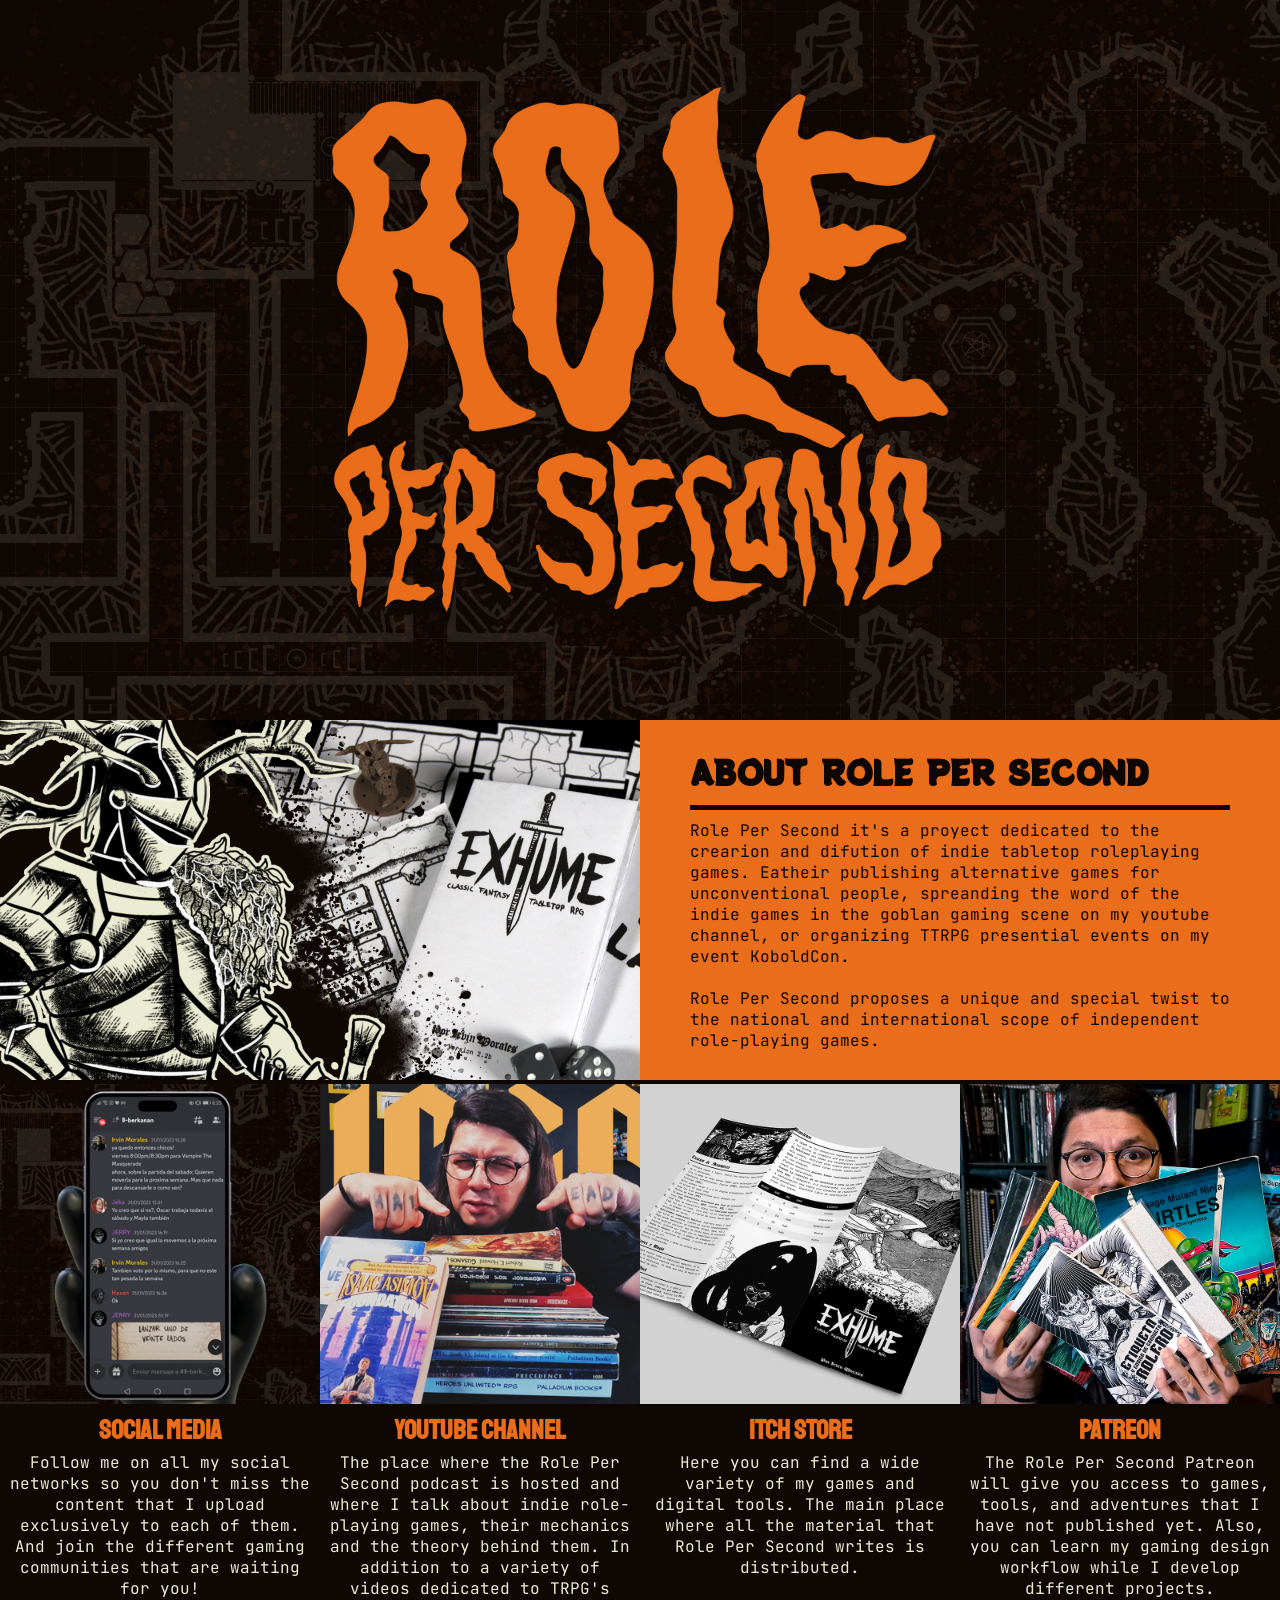
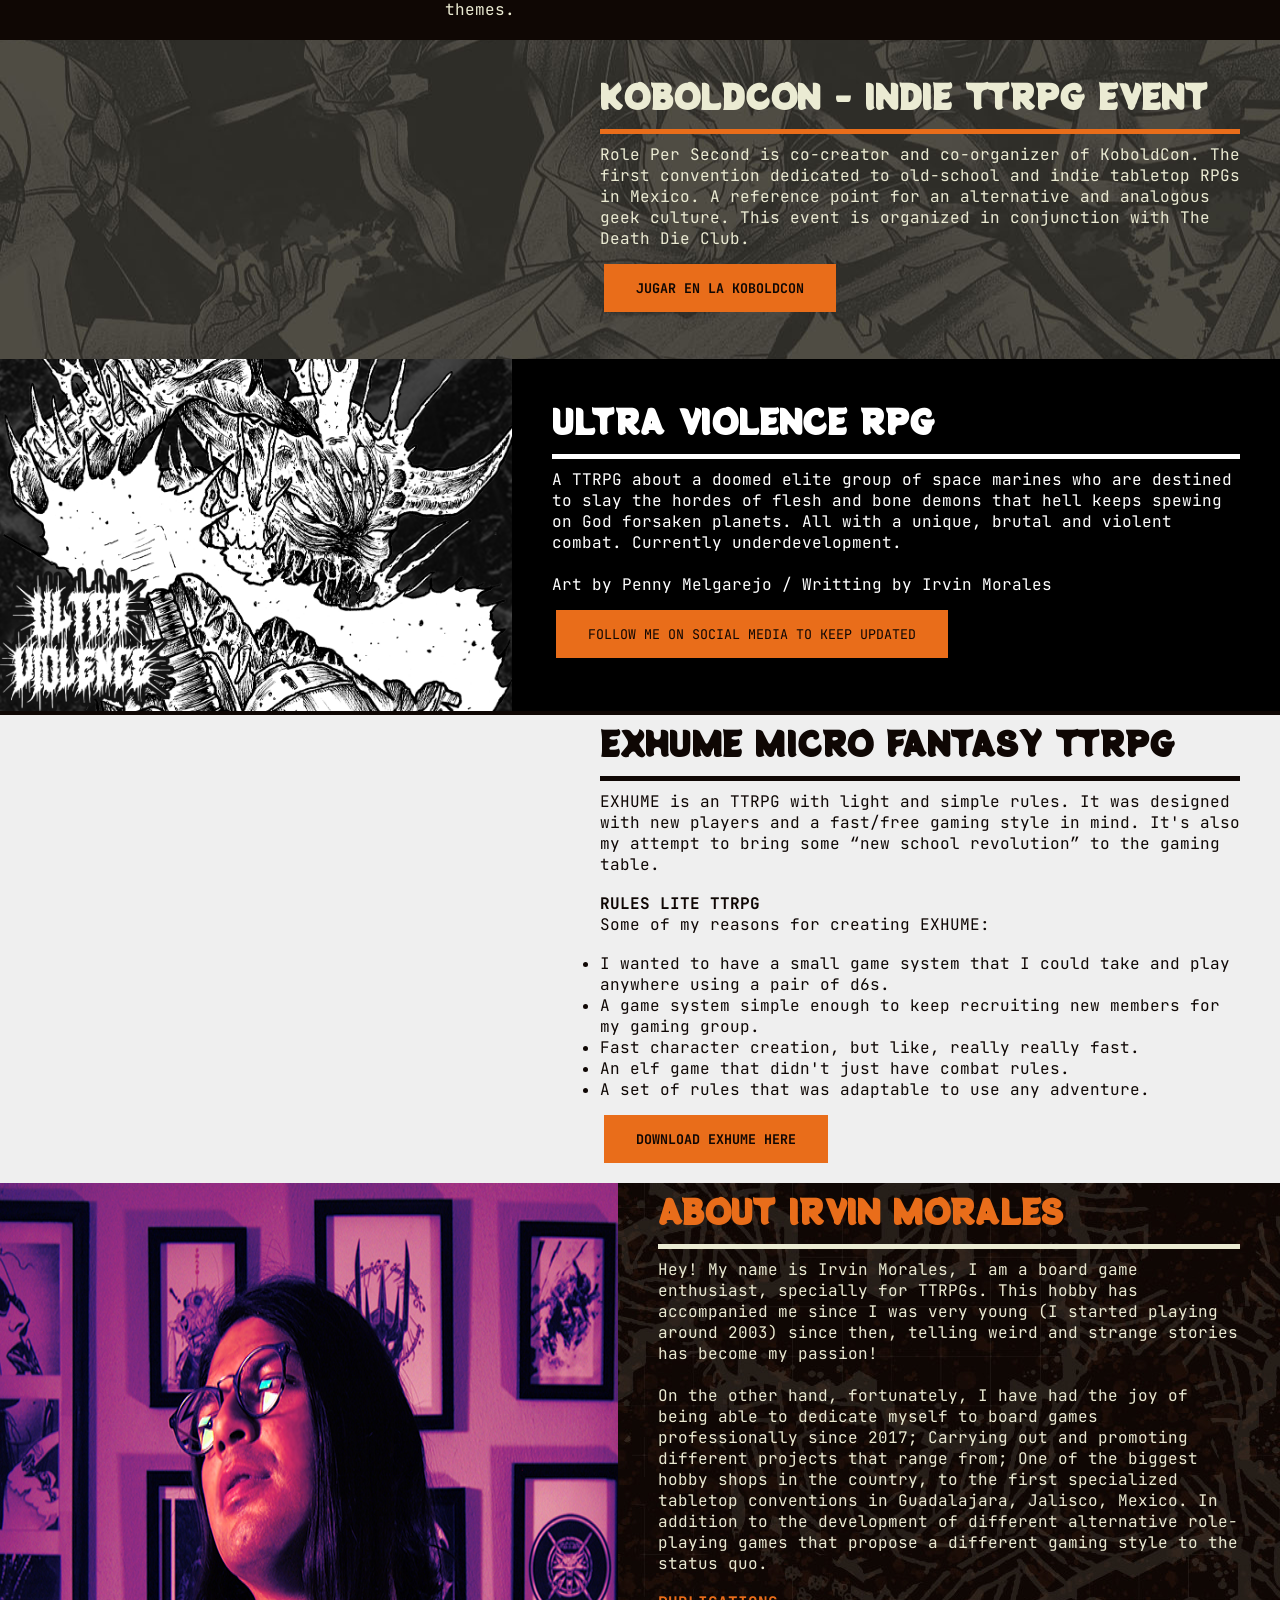
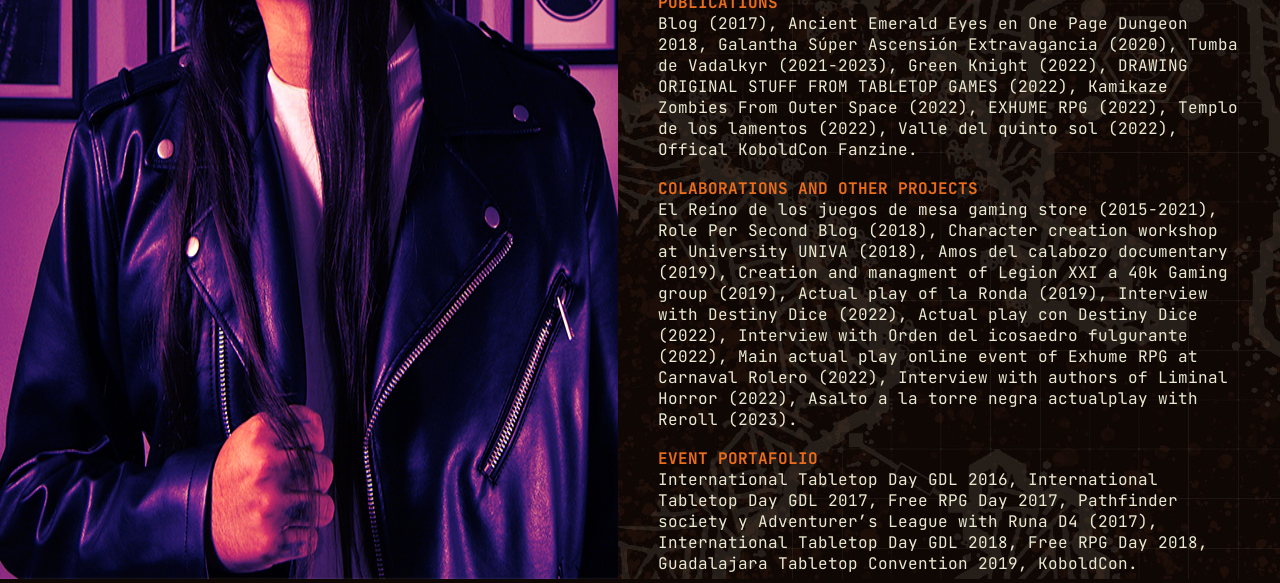
==== index.html @ 196d85aa "Update index.html" ====
<!DOCTYPE html>
<html lang="eng">

<head>
    <meta charset="UTF-8">
    <title>Role Per Second Landing Page</title>
    <!--EXTRAS DEL HEAD-->
    <meta name="description" content="Landing page for Role Per Second, author and podcast host about indie role-playing games.">
    <meta name="keywords" content="HTML, CSS">
    <meta name="author" content="Irvin Morales">
    <meta name="viewport" content="width=device-width, initial-scale=1.0">
    <link rel="stylesheet" href="css/styles.css">
    <meta name="viewport" content="width=device-width, initial-scale=1">
    <link rel="stylesheet" media="screen and (max-width: 768px)" href="css/mobile.css">
    <!--IMPORTACION DE FONTS-->
    <link rel="preconnect" href="https://fonts.googleapis.com">
    <link rel="preconnect" href="https://fonts.gstatic.com" crossorigin>
    <link href="https://fonts.googleapis.com/css2?family=JetBrains+Mono&family=Potta+One&family=Staatliches&display=swap" rel="stylesheet">
</head>

<body>
    <div class="box_portada"><img class="img_portada" src="img/portada_rpg.jpg" alt="portada rps">
    </div>
    <div class="box_abaout">
        <img src="img/about_rpg.jpg" alt="foto about RPS" class="img_abaout">
        <div class="text_box_about">
            <h1>ABOUT ROLE PER SECOND</h1>
            <hr class="line">
            <p>Role Per Second it's a proyect dedicated to the crearion and difution of indie tabletop roleplaying games. Eatheir publishing alternative games for unconventional people, spreanding the word of the indie games in the goblan gaming scene on my youtube channel, or organizing TTRPG presential events on my event KoboldCon.<br><br>Role Per Second proposes a unique and special twist to the national and international scope of independent role-playing games.</p>
        </div>
    </div>
    <div class="box_links">
        <div class="card">
            <a href="https://linktr.ee/rolepersecond" target="_blank"><img class="img_card" src="img/links_discord.jpg" alt="imagen para Social Media"></a>
            <h3 class="links_titulo">SOCIAL MEDIA</h3>
            <p class="links_text">Follow me on all my social networks so you don't miss the content that I upload exclusively to each of them. And join the different gaming communities that are waiting for you!</p>
        </div>
        <div class="card">
            <a href="https://www.youtube.com/@RolePerSecond" target="_blank"><img class="img_card" src="img/links_youtube.jpg" alt="imagen para youtube"></a>
            <h3 class="links_titulo">YOUTUBE CHANNEL</h3>
            <p class="links_text">The place where the Role Per Second podcast is hosted and where I talk about indie role-playing games, their mechanics and the theory behind them. In addition to a variety of videos dedicated to TRPG's themes.</p>
        </div>
        <div class="card">
            <a href="https://rolepersecond.itch.io/" target="_blank"><img class="img_card" src="img/links_itch.jpg" alt="imagen para itch"></a>
            <h3 class="links_titulo">ITCH STORE</h3>
            <p class="links_text">Here you can find a wide variety of my games and digital tools. The main place where all the material that Role Per Second writes is distributed.</p>
        </div>
        <div class="card">
            <a href="https://www.patreon.com/rolepersecond" target="_blank"><img class="img_card" src="img/links_patreon.jpg" alt="imagen para Patreon"></a>
            <h3 class="links_titulo">PATREON</h3>
            <p class="links_text">The Role Per Second Patreon will give you access to games, tools, and adventures that I have not published yet. Also, you can learn my gaming design workflow while I develop different projects.</p>
        </div>
    </div>
        <div class="box_koboldcon">
        <div><iframe width="560" height="315" src="https://www.youtube.com/embed/MCQJeVtsd6A" title="YouTube video player" frameborder="0" allow="accelerometer; autoplay; clipboard-write; encrypted-media; gyroscope; picture-in-picture; web-share" allowfullscreen></iframe></div>
        <div class="text_box_patreon">
            <h1 class="h1_alt">KOBOLDCON - INDIE TTRPG EVENT</h1>
            <hr class="line_alt">
            <p class="p_alt">Role Per Second is co-creator and co-organizer of KoboldCon. The first convention dedicated to old-school and indie tabletop RPGs in Mexico. A reference point for an alternative and analogous geek culture. This event is organized in conjunction with The Death Die Club.</p>
            <a href="https://linktr.ee/lakoboldcon" target="_blank"><button><b>JUGAR EN LA KOBOLDCON</b></button></a>
        </div>
    </div>
    <div class="box_puv">
        <img src="img/img_PUV.jpg" alt="Imagen Ultra Violence" class="img_puv">
        <div class="text_box_puv">
            <h1 style="color: #ffffff;">ULTRA VIOLENCE RPG</h1>
            <hr class="line" style="background-color: #FFFFFF;">
            <p style="color: #FFFFFF;">A TTRPG about a doomed elite group of space marines who are destined to slay the hordes of flesh and bone demons that hell keeps spewing on God forsaken planets. All with a unique, brutal and violent combat. Currently underdevelopment. <br><br>Art by Penny Melgarejo / Writting by Irvin Morales</p>
            <a href="https://linktr.ee/rolepersecond" target="_blank"><button>FOLLOW ME ON SOCIAL MEDIA TO KEEP UPDATED</button></a>
        </div>
    </div>
    <div class="box_exhume">
        <div class="youtube_exhume">
            <iframe width="560" height="315" src="https://www.youtube.com/embed/U6cX2mLxqHU" title="YouTube video player" frameborder="0" allow="accelerometer; autoplay; clipboard-write; encrypted-media; gyroscope; picture-in-picture; web-share" allowfullscreen></iframe>
        </div>
        <div class="text_box_exhume">
            <h1>EXHUME MICRO FANTASY TTRPG</h1>
            <hr class="line">
            <p>EXHUME is an TTRPG with light and simple rules. It was designed with new players and a fast/free gaming style in mind. It's also my attempt to bring some “new school revolution” to the gaming table.</p>
            <br>
            <p><b>RULES LITE TTRPG</b></p>
            <p>Some of my reasons for creating EXHUME: </p>
            <br>
            <ul>
                <li>I wanted to have a small game system that I could take and play anywhere using a pair of d6s.</li>
                <li>A game system simple enough to keep recruiting new members for my gaming group.</li>
                <li>Fast character creation, but like, really really fast.</li>
                <li>An elf game that didn't just have combat rules.</li>
                <li>A set of rules that was adaptable to use any adventure.</li>
            </ul>
            <a href="https://rolepersecond.itch.io/exhume-esp-micro-fantasy-rpg" target="_blank"><button><b>DOWNLOAD EXHUME HERE</b></button></a>
        </div>
    </div>
    <div class="box_profile">
        <img class="img_profile" src="img/Profile_pic.jpg" alt="Foto de Irvin Morales de Role Per Second">
        <div class="text_box_profile">
            <h1 class="h1_profile">ABOUT IRVIN MORALES</h1>
            <hr class="line_profile">
            <p class="p_alt">Hey! My name is Irvin Morales, I am a board game enthusiast, specially for TTRPGs. This hobby has accompanied me since I was very young (I started playing around 2003) since then, telling weird and strange stories has become my passion!<br><br>On the other hand, fortunately, I have had the joy of being able to dedicate myself to board games professionally since 2017; Carrying out and promoting different projects that range from; One of the biggest hobby shops in the country, to the first specialized tabletop conventions in Guadalajara, Jalisco, Mexico. In addition to the development of different alternative role-playing games that propose a different gaming style to the status quo.</p>
            <br>
            <p class="p_alt" style="color: #E96D1A"><b>PUBLICATIONS</b></p>
            <p class="p_alt">Blog (2017), Ancient Emerald Eyes en One Page Dungeon 2018, Galantha Súper Ascensión Extravagancia (2020), Tumba de Vadalkyr (2021-2023), Green Knight (2022), DRAWING ORIGINAL STUFF FROM TABLETOP GAMES (2022), Kamikaze Zombies From Outer Space (2022), EXHUME RPG (2022), Templo de los lamentos (2022), Valle del quinto sol (2022), Offical KoboldCon Fanzine.</p>
            <br>
            <p class="p_alt" style="color: #E96D1A"><b>COLABORATIONS AND OTHER PROJECTS</b></p>
            <p class="p_alt">El Reino de los juegos de mesa gaming store (2015-2021), Role Per Second Blog (2018), Character creation workshop at University UNIVA (2018), Amos del calabozo documentary  (2019), Creation and managment of  Legion XXI a 40k Gaming group (2019), Actual play of la Ronda (2019), Interview with Destiny Dice (2022), Actual play con Destiny Dice (2022), Interview with Orden del icosaedro fulgurante (2022), Main actual play online event of Exhume RPG at Carnaval Rolero (2022), Interview with authors of Liminal Horror (2022), Asalto a la torre negra actualplay with Reroll (2023).</p>
            <br>
            <p class="p_alt" style="color: #E96D1A"><b>EVENT PORTAFOLIO</b></p>
            <p class="p_alt">International Tabletop Day GDL 2016, International Tabletop Day GDL 2017, Free RPG Day 2017, Pathfinder society y Adventurer’s League with Runa D4 (2017), International Tabletop Day GDL 2018, Free RPG Day 2018, Guadalajara Tabletop Convention 2019, KoboldCon.</p>
        </div>
    </div>
</body>

</html>
---- css/styles.css ----
* {
    margin: 0;
    padding: 0;
    box-sizing: border-box;
}

body {
    background-color: #0f0704;
}

h1 {
    font-family: 'Potta One', cursive;
    color: #0f0704;
}

h3 {
    font-family: 'Staatliches', cursive;
    color: #0f0704;
    font-size: 1.70rem;
}

p {
    font-family: 'JetBrains Mono', monospace;
    color: #0f0704;
}

ul {
    font-family: 'JetBrains Mono', monospace;
    color: #0f0704;
}

button {
    padding: 15px 32px;
    border: none;
    text-align: center;
    font-family: 'JetBrains Mono', monospace;
    color: #0F0704;
    background-color: #E96D1A;
    margin: 15px 4px;
    cursor: pointer;
}

/*
FONTS PARA USO
font-family: 'JetBrains Mono', monospace;
font-family: 'Potta One', cursive;
font-family: 'Staatliches', cursive;
*/

.box_portada {
    display: flex;
    justify-content: center;
}

.img_portada {
    width: 100%;
}

.box_abaout {
    display: inline-flex;
    background-color: #E96D1A;
}

.img_abaout {
    width: 50%;
}

.text_box_about {
    display: flex;
    flex-direction: column;
    padding: 5px 50px 5px 50px;
    justify-content: center;
}

.line {
    height: 5px;
    background-color: #0f0704;
    margin: 10px 0 10px 0;
    border-width: 0px;
}

.line_alt {
    height: 5px;
    background-color: #E96D1A;
    margin: 10px 0 10px 0;
    border-width: 0px;
}

.line_profile {
    height: 5px;
    background-color: #EBEBD3;
    margin: 10px 0 10px 0;
    border-width: 0px;
}

.box_links {
    display: inline-flex;
    margin: 0;
    padding: 0 0 20px 0;
    background-color: #0f0704;
}

.card {
    width: 25%;
    background-color: #0f0704;
}

.img_card {
    width: 100%;
}

.links_titulo {
    text-align: center;
    padding: 5px;
    color: #E96D1A;
}

.links_text {
    text-align: center;
    color: #EBEBD3;
    padding: 0 10px 0 10px;
}

.box_puv {
    display: inline-flex;
    background-color: #000000;
    align-items: center;
}

.img_puv {
    width: 40%;
}

.text_box_puv {
    padding: 5px 40px 5px 40px;    
}

.box_exhume {
    display: inline-flex;
    background-color: #efefef;
}

.text_box_exhume {
    padding: 5px 40px 5px 40px;
}

.box_patreon {
    display: inline-flex;
    background-color: #0f0704;
    align-items: center;
}

.text_box_patreon {
    padding: 5px 40px 5px 40px;
}

.h1_alt {
    color: #EBEBD3;
}

.h1_profile {
    color: #E96D1A;
}

.p_alt {
    color: #EBEBD3;
}

.box_koboldcon {
    display: inline-flex;
/*    background-color: #EBEBD3;*/
    background-image: url(/img/bg_KC.jpg);
    background-position: center;
    align-items: center;
}


.box_profile {
    display: inline-flex;
    background-image: url(/img/profile_bg.jpg);
    background-position: center;
}

.img_profile {
    width: 50%;
}

.text_box_profile {
    padding: 5px 40px 5px 40px;
}
---- css/mobile.css ----
h1 {
    font-family: 'Potta One', cursive;
    color: #0f0704;
    text-align: center;
}


.box_abaout {
    display: flex;
    flex-direction: column;
    background-color: #E96D1A;
}

.img_abaout {
    width: 100%;
}

.text_box_about {
    display: flex;
    flex-direction: column;
    padding: 10px 50px 20px 50px;
    justify-content: center;
}

.box_links {
    display: flex;
    flex-direction: column;
    margin: 0;
    padding: 0 0 20px 0;
    background-color: #0f0704;
}

.card {
    width: 100%;
    background-color: #0f0704;
    padding: 20px 0 20px 0;
}

.box_puv {
    display: flex;
    flex-direction: column;
    background-color: #000000;
    align-items: center;
}

.img_puv {
    width: 100%;
}

.box_patreon {
    display: flex;
    flex-direction: column;
    background-color: #0f0704;
    align-items: center;
}

.box_exhume {
    display: flex;
    flex-direction: column;
    align-items: center;
    background-color: #efefef;
}

.box_koboldcon {
    display: flex;
    flex-direction: column;
    background-image: url(/img/bg_KC.jpg);
    background-position: center;
    align-items: center;
}

.box_profile {
    display: flex;
    flex-direction: column;
    background-image: url(/img/profile_bg.jpg);
    background-position: center;
}

.img_profile {
    width: 100%;
}
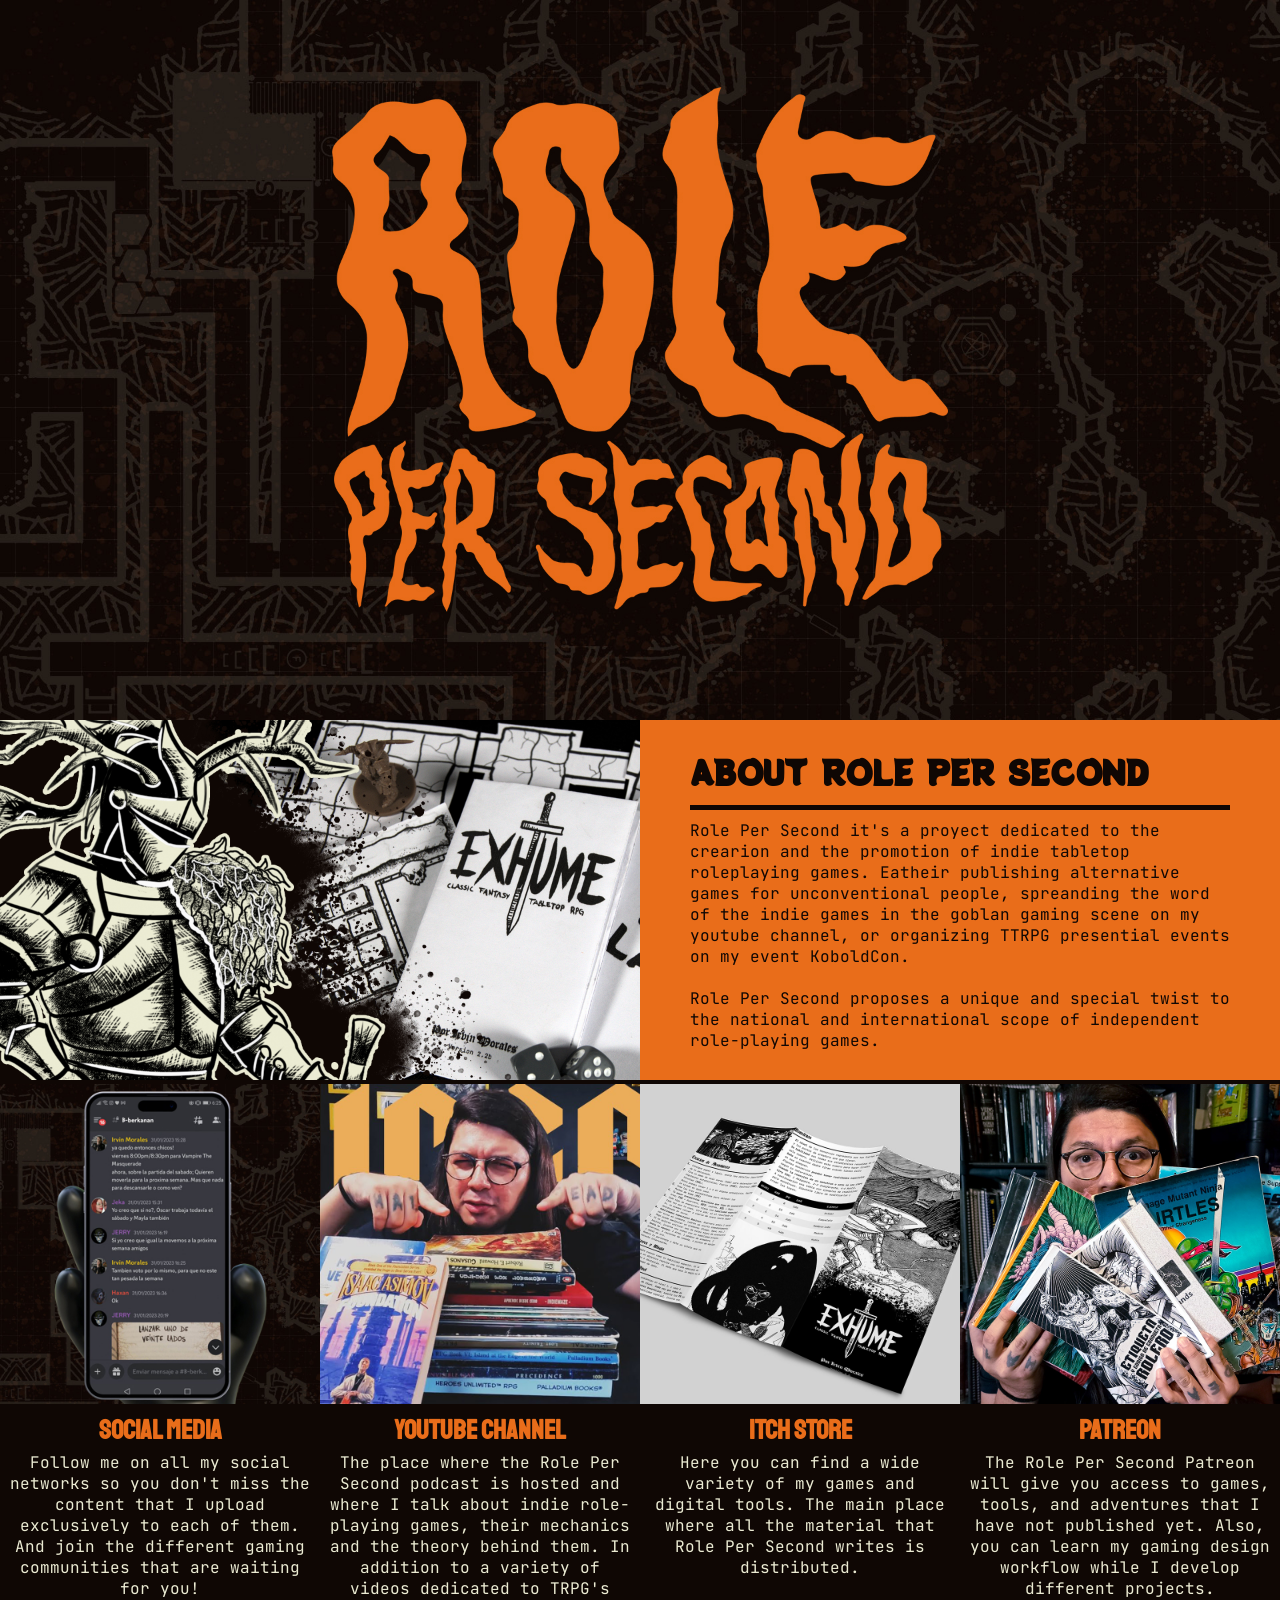
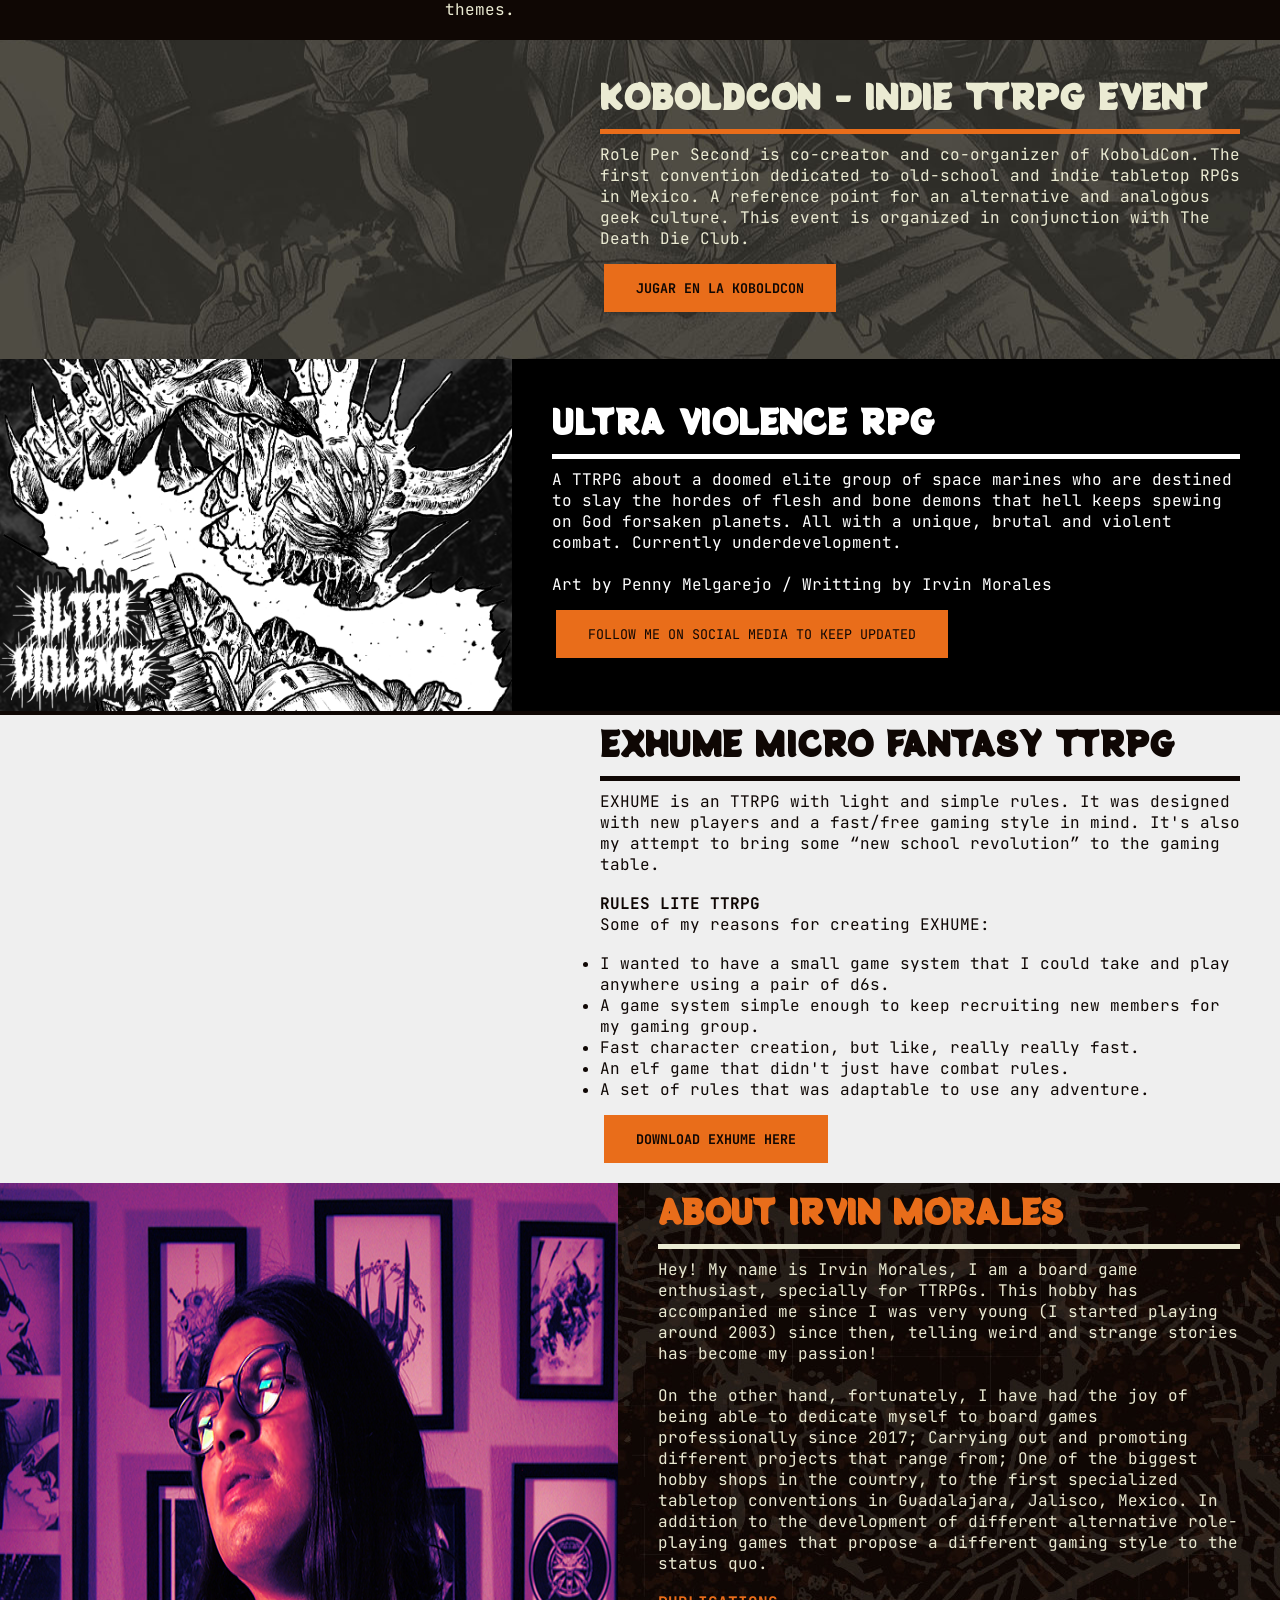
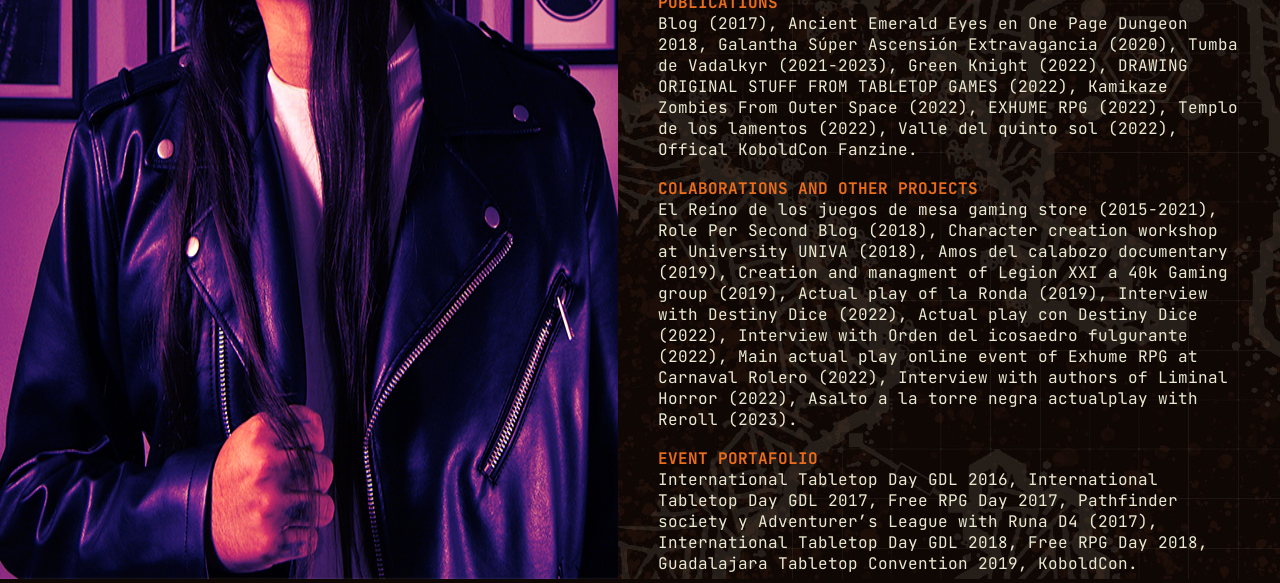
==== commit 3a5fee26: "Update index.html" ====
--- a/index.html
+++ b/index.html
@@ -26,7 +26,7 @@
         <div class="text_box_about">
             <h1>ABOUT ROLE PER SECOND</h1>
             <hr class="line">
-            <p>Role Per Second it's a proyect dedicated to the crearion and difution of indie tabletop roleplaying games. Eatheir publishing alternative games for unconventional people, spreanding the word of the indie games in the goblan gaming scene on my youtube channel, or organizing TTRPG presential events on my event KoboldCon.<br><br>Role Per Second proposes a unique and special twist to the national and international scope of independent role-playing games.</p>
+            <p>Role Per Second it's a proyect dedicated to the crearion and the promotion of indie tabletop roleplaying games. Eatheir publishing alternative games for unconventional people, spreanding the word of the indie games in the goblan gaming scene on my youtube channel, or organizing TTRPG presential events on my event KoboldCon.<br><br>Role Per Second proposes a unique and special twist to the national and international scope of independent role-playing games.</p>
         </div>
     </div>
     <div class="box_links">
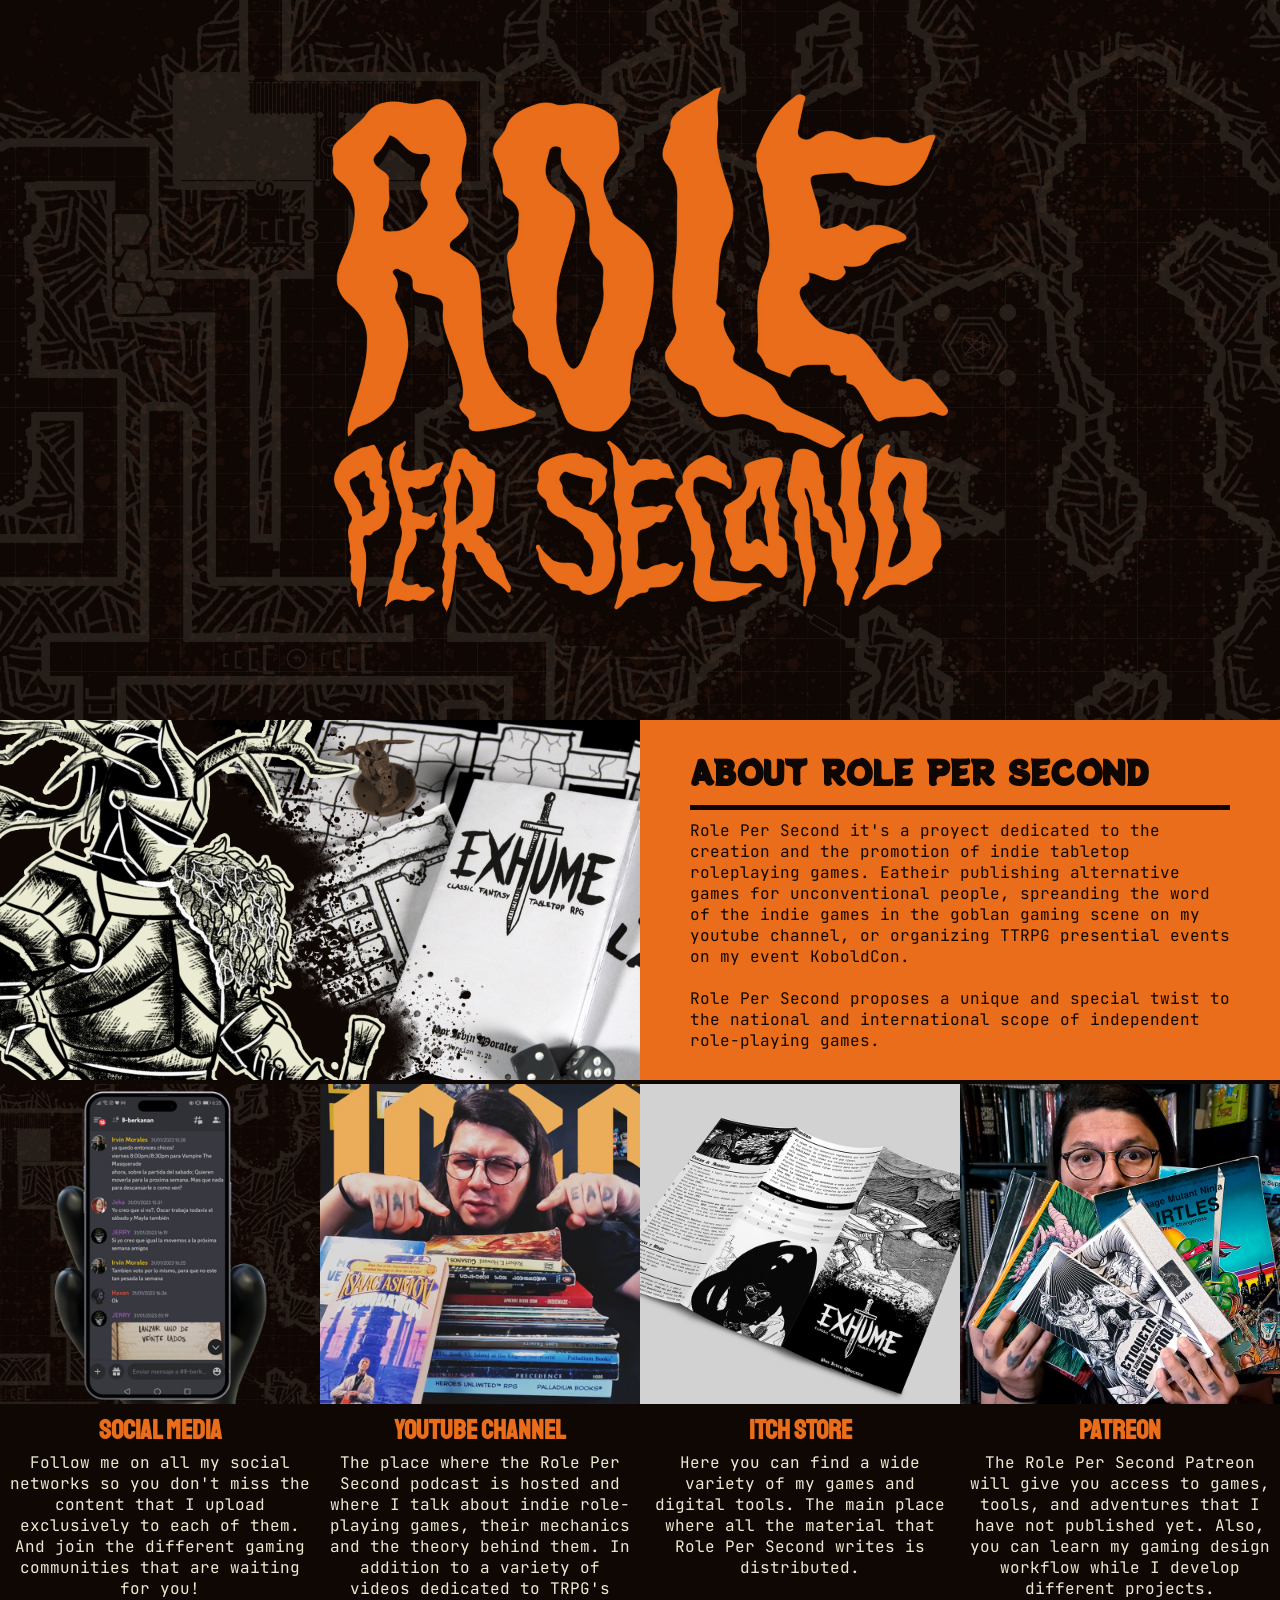
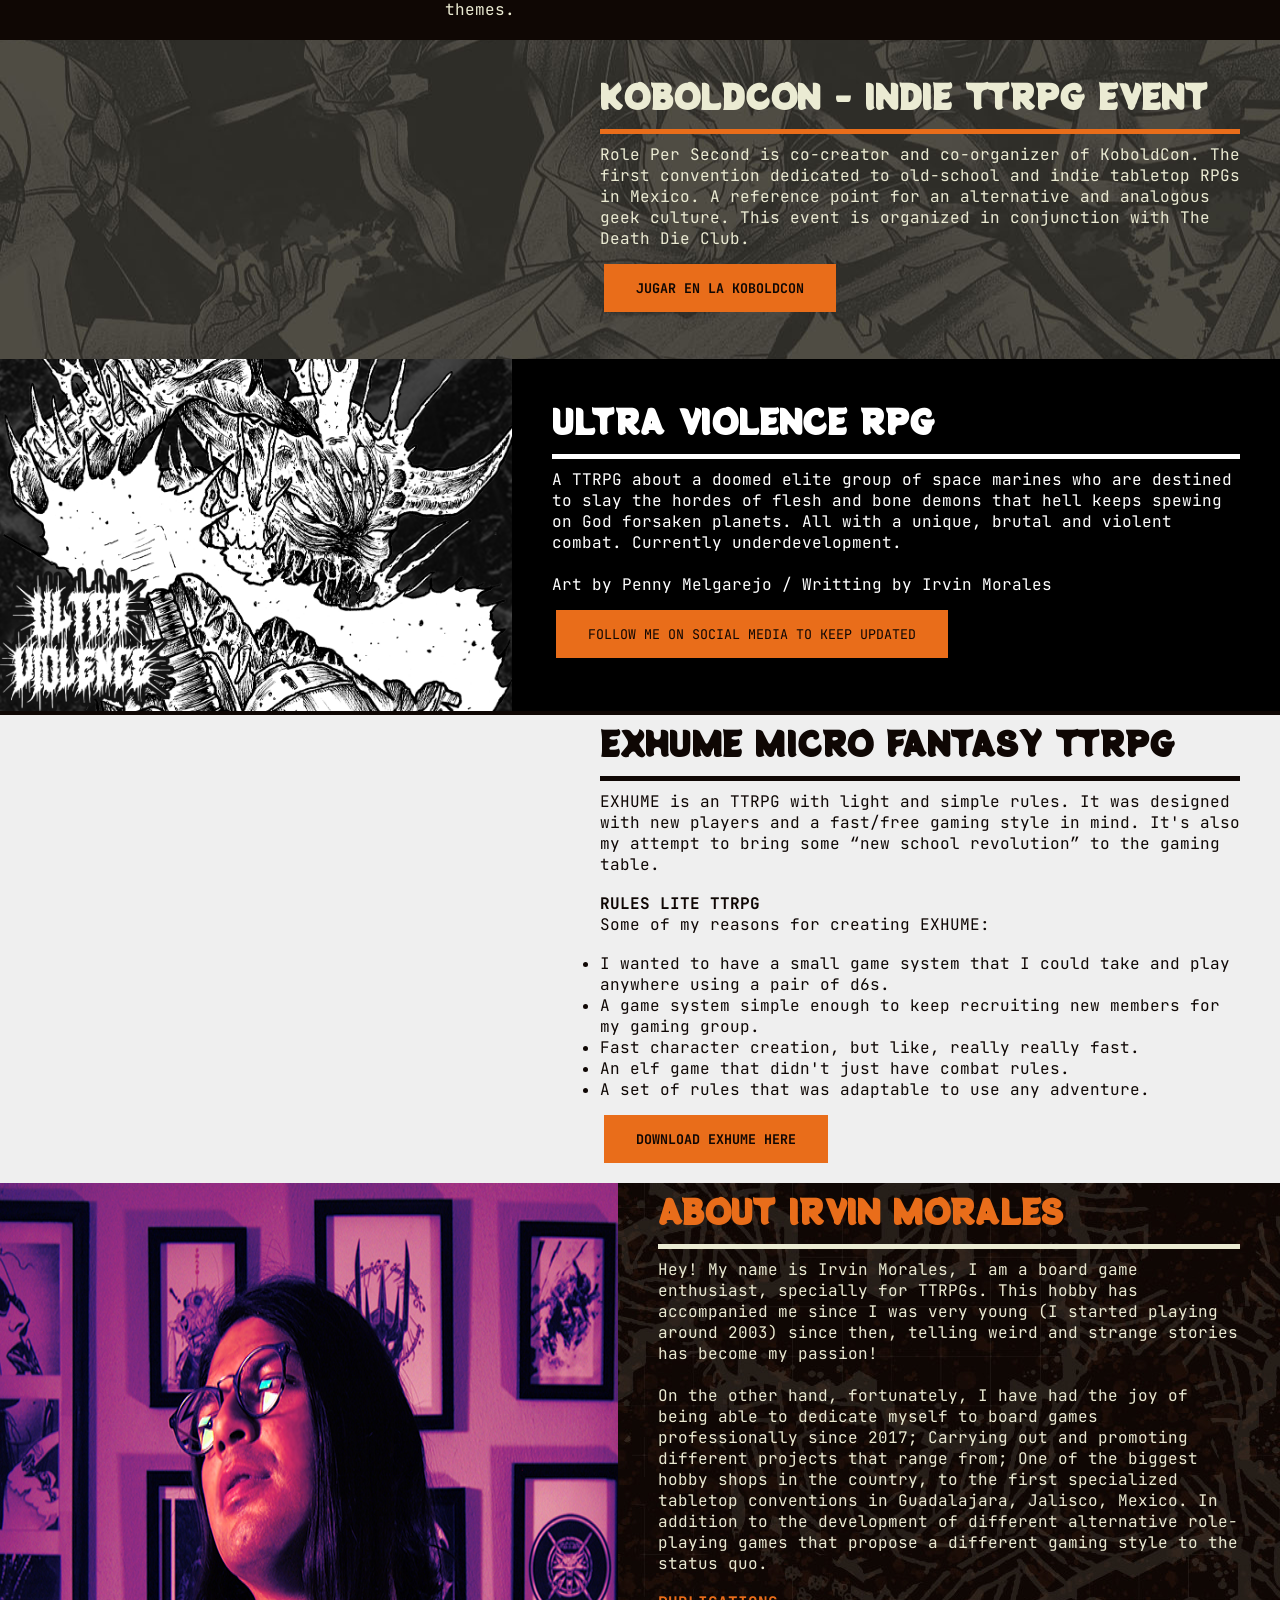
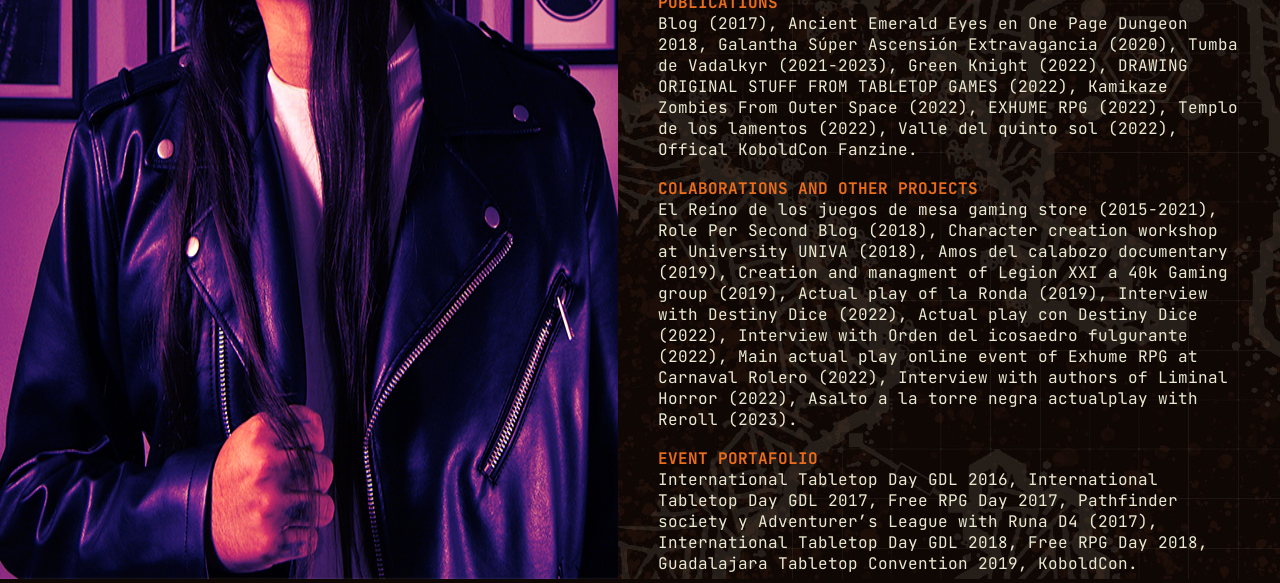
==== commit aadb94fd: "Update index.html" ====
--- a/index.html
+++ b/index.html
@@ -26,7 +26,7 @@
         <div class="text_box_about">
             <h1>ABOUT ROLE PER SECOND</h1>
             <hr class="line">
-            <p>Role Per Second it's a proyect dedicated to the crearion and the promotion of indie tabletop roleplaying games. Eatheir publishing alternative games for unconventional people, spreanding the word of the indie games in the goblan gaming scene on my youtube channel, or organizing TTRPG presential events on my event KoboldCon.<br><br>Role Per Second proposes a unique and special twist to the national and international scope of independent role-playing games.</p>
+            <p>Role Per Second it's a proyect dedicated to the creation and the promotion of indie tabletop roleplaying games. Eatheir publishing alternative games for unconventional people, spreanding the word of the indie games in the goblan gaming scene on my youtube channel, or organizing TTRPG presential events on my event KoboldCon.<br><br>Role Per Second proposes a unique and special twist to the national and international scope of independent role-playing games.</p>
         </div>
     </div>
     <div class="box_links">
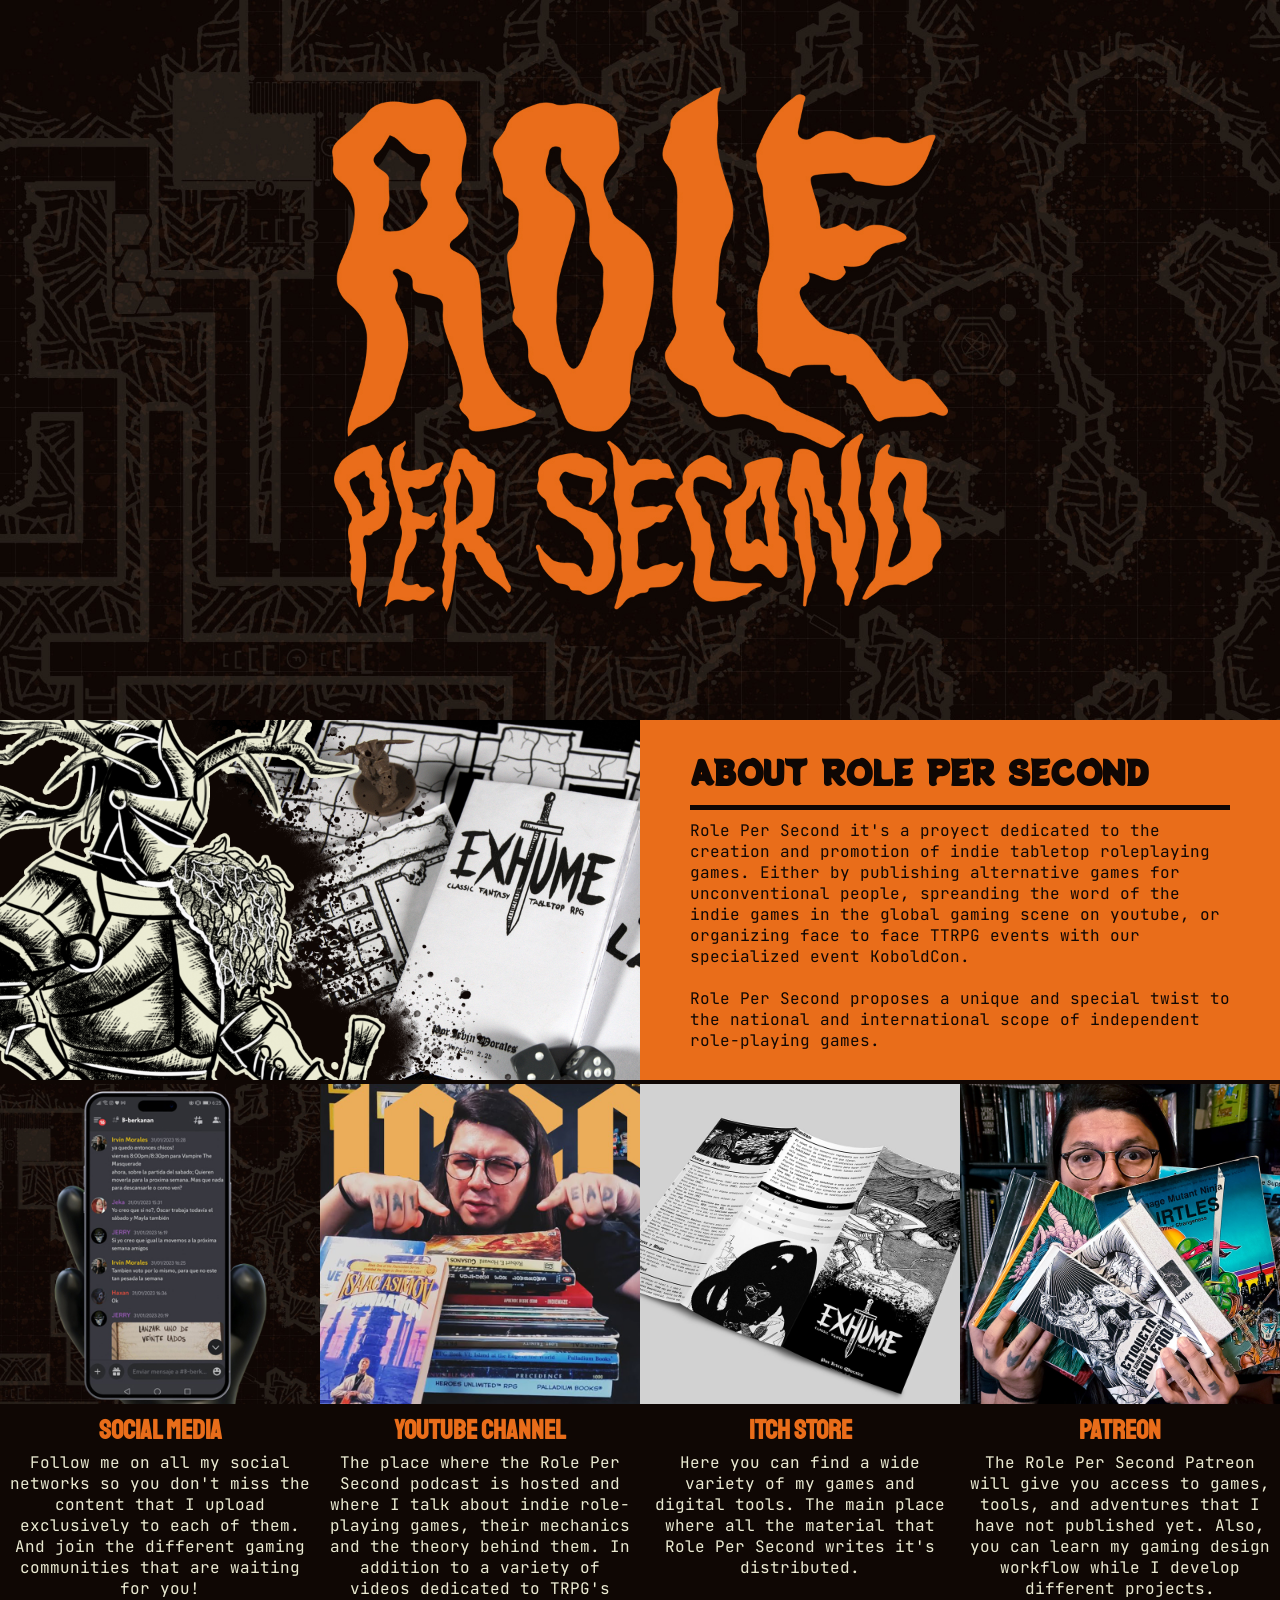
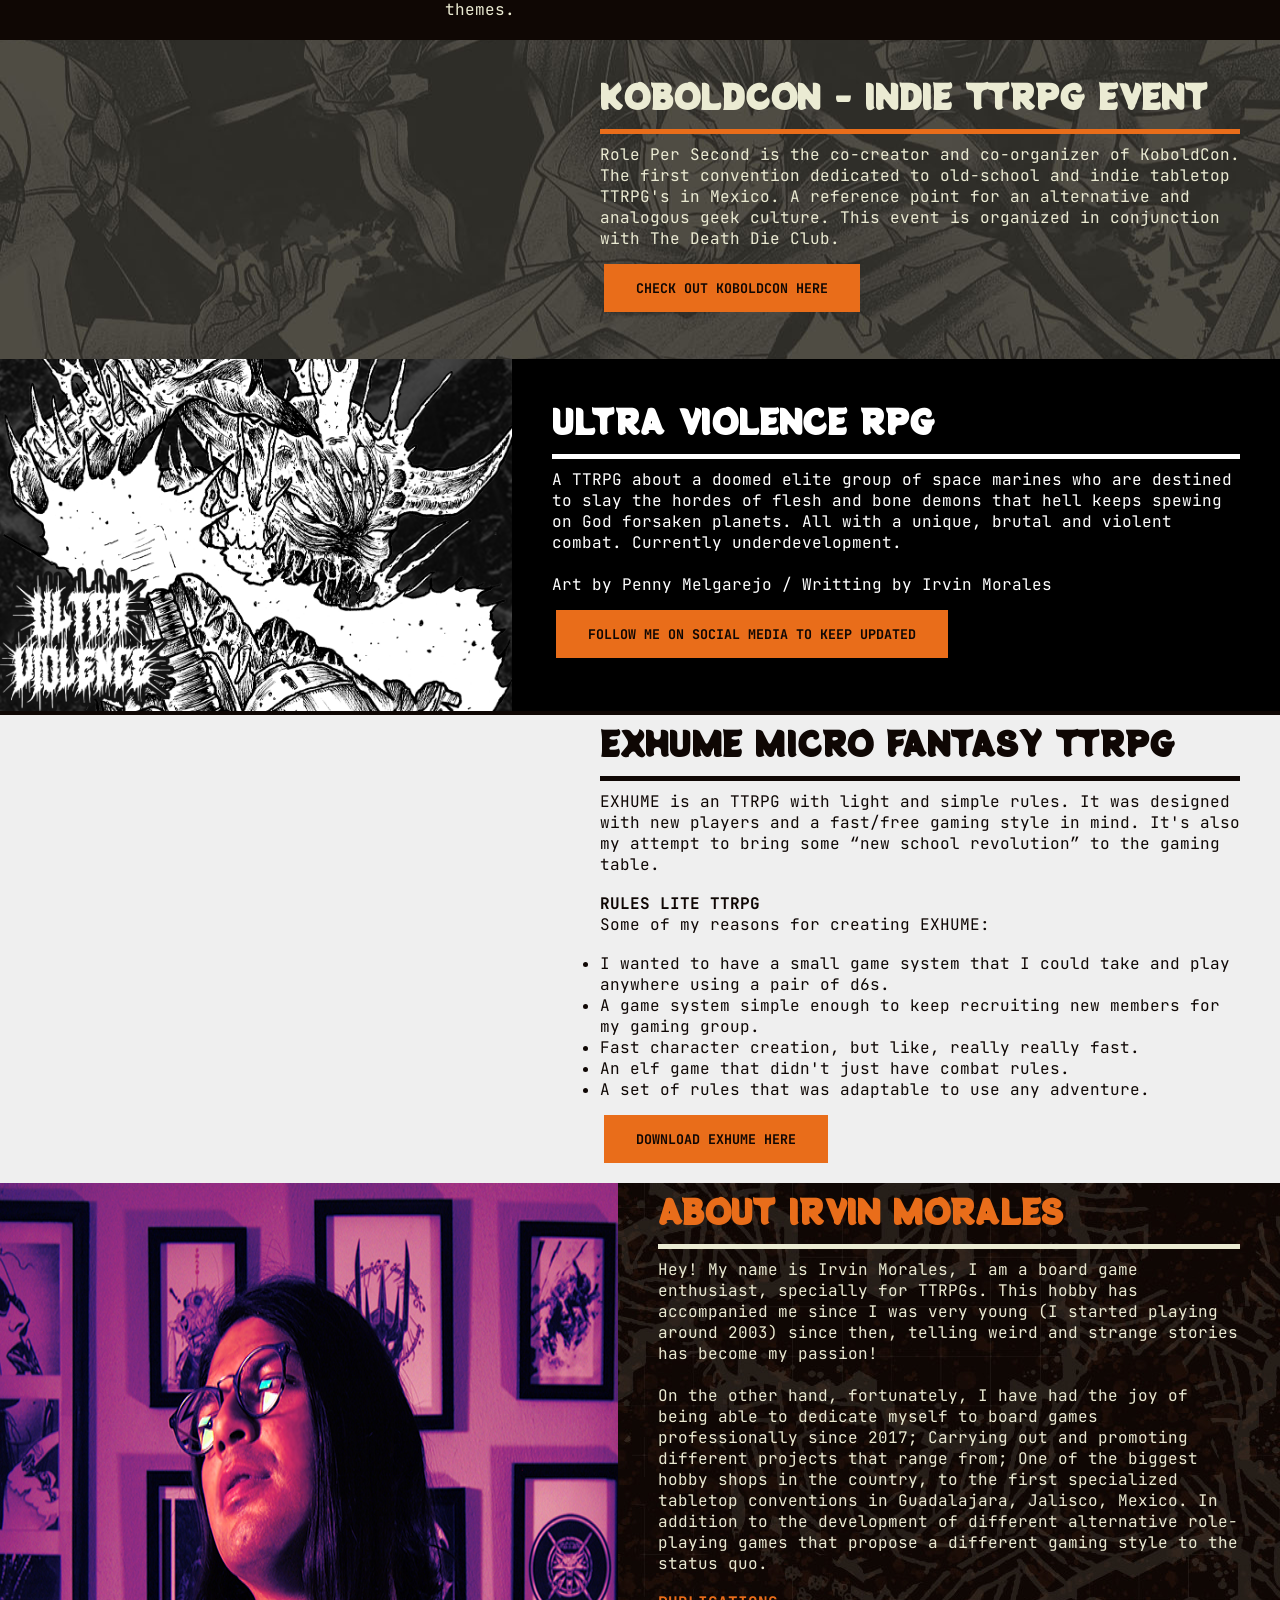
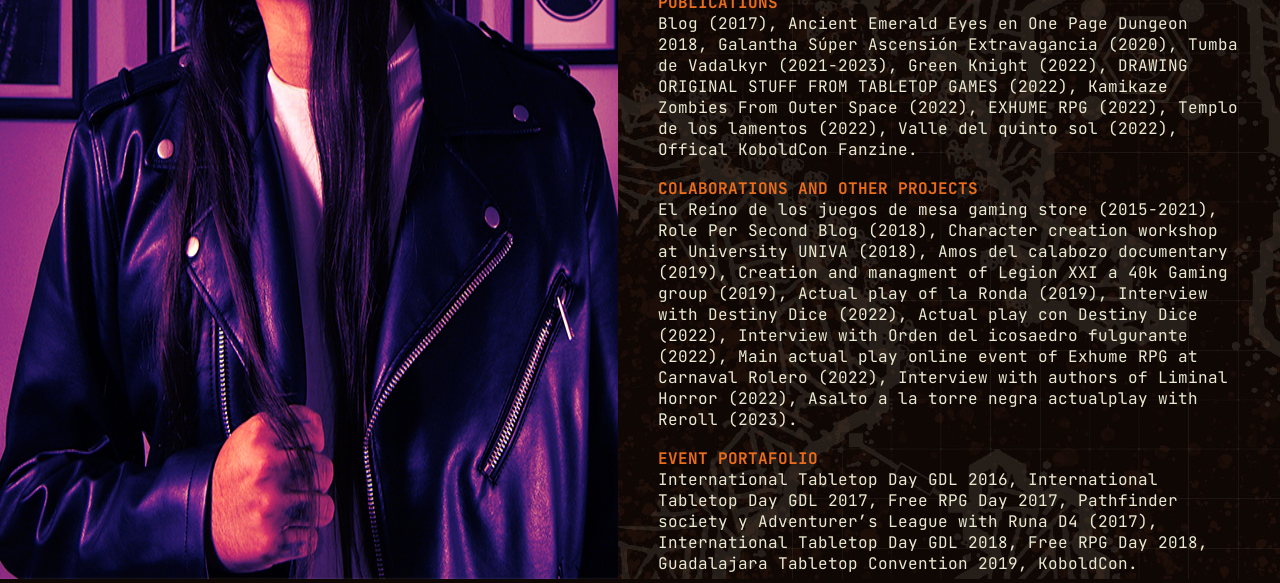
==== commit 31e3e421: "Update index.html" ====
--- a/index.html
+++ b/index.html
@@ -26,7 +26,7 @@
         <div class="text_box_about">
             <h1>ABOUT ROLE PER SECOND</h1>
             <hr class="line">
-            <p>Role Per Second it's a proyect dedicated to the creation and the promotion of indie tabletop roleplaying games. Eatheir publishing alternative games for unconventional people, spreanding the word of the indie games in the goblan gaming scene on my youtube channel, or organizing TTRPG presential events on my event KoboldCon.<br><br>Role Per Second proposes a unique and special twist to the national and international scope of independent role-playing games.</p>
+            <p>Role Per Second it's a proyect dedicated to the creation and promotion of indie tabletop roleplaying games. Either by publishing alternative games for unconventional people, spreanding the word of the indie games in the global gaming scene on youtube, or organizing face to face TTRPG events with our specialized event KoboldCon.<br><br>Role Per Second proposes a unique and special twist to the national and international scope of independent role-playing games.</p>
         </div>
     </div>
     <div class="box_links">
@@ -43,7 +43,7 @@
         <div class="card">
             <a href="https://rolepersecond.itch.io/" target="_blank"><img class="img_card" src="img/links_itch.jpg" alt="imagen para itch"></a>
             <h3 class="links_titulo">ITCH STORE</h3>
-            <p class="links_text">Here you can find a wide variety of my games and digital tools. The main place where all the material that Role Per Second writes is distributed.</p>
+            <p class="links_text">Here you can find a wide variety of my games and digital tools. The main place where all the material that Role Per Second writes it's distributed.</p>
         </div>
         <div class="card">
             <a href="https://www.patreon.com/rolepersecond" target="_blank"><img class="img_card" src="img/links_patreon.jpg" alt="imagen para Patreon"></a>
@@ -56,8 +56,8 @@
         <div class="text_box_patreon">
             <h1 class="h1_alt">KOBOLDCON - INDIE TTRPG EVENT</h1>
             <hr class="line_alt">
-            <p class="p_alt">Role Per Second is co-creator and co-organizer of KoboldCon. The first convention dedicated to old-school and indie tabletop RPGs in Mexico. A reference point for an alternative and analogous geek culture. This event is organized in conjunction with The Death Die Club.</p>
-            <a href="https://linktr.ee/lakoboldcon" target="_blank"><button><b>JUGAR EN LA KOBOLDCON</b></button></a>
+            <p class="p_alt">Role Per Second is the co-creator and co-organizer of KoboldCon. The first convention dedicated to old-school and indie tabletop TTRPG's in Mexico. A reference point for an alternative and analogous geek culture. This event is organized in conjunction with The Death Die Club.</p>
+            <a href="https://linktr.ee/lakoboldcon" target="_blank"><button><b>CHECK OUT KOBOLDCON HERE</b></button></a>
         </div>
     </div>
     <div class="box_puv">
@@ -66,7 +66,7 @@
             <h1 style="color: #ffffff;">ULTRA VIOLENCE RPG</h1>
             <hr class="line" style="background-color: #FFFFFF;">
             <p style="color: #FFFFFF;">A TTRPG about a doomed elite group of space marines who are destined to slay the hordes of flesh and bone demons that hell keeps spewing on God forsaken planets. All with a unique, brutal and violent combat. Currently underdevelopment. <br><br>Art by Penny Melgarejo / Writting by Irvin Morales</p>
-            <a href="https://linktr.ee/rolepersecond" target="_blank"><button>FOLLOW ME ON SOCIAL MEDIA TO KEEP UPDATED</button></a>
+            <a href="https://linktr.ee/rolepersecond" target="_blank"><button><b>FOLLOW ME ON SOCIAL MEDIA TO KEEP UPDATED</b></button></a>
         </div>
     </div>
     <div class="box_exhume">
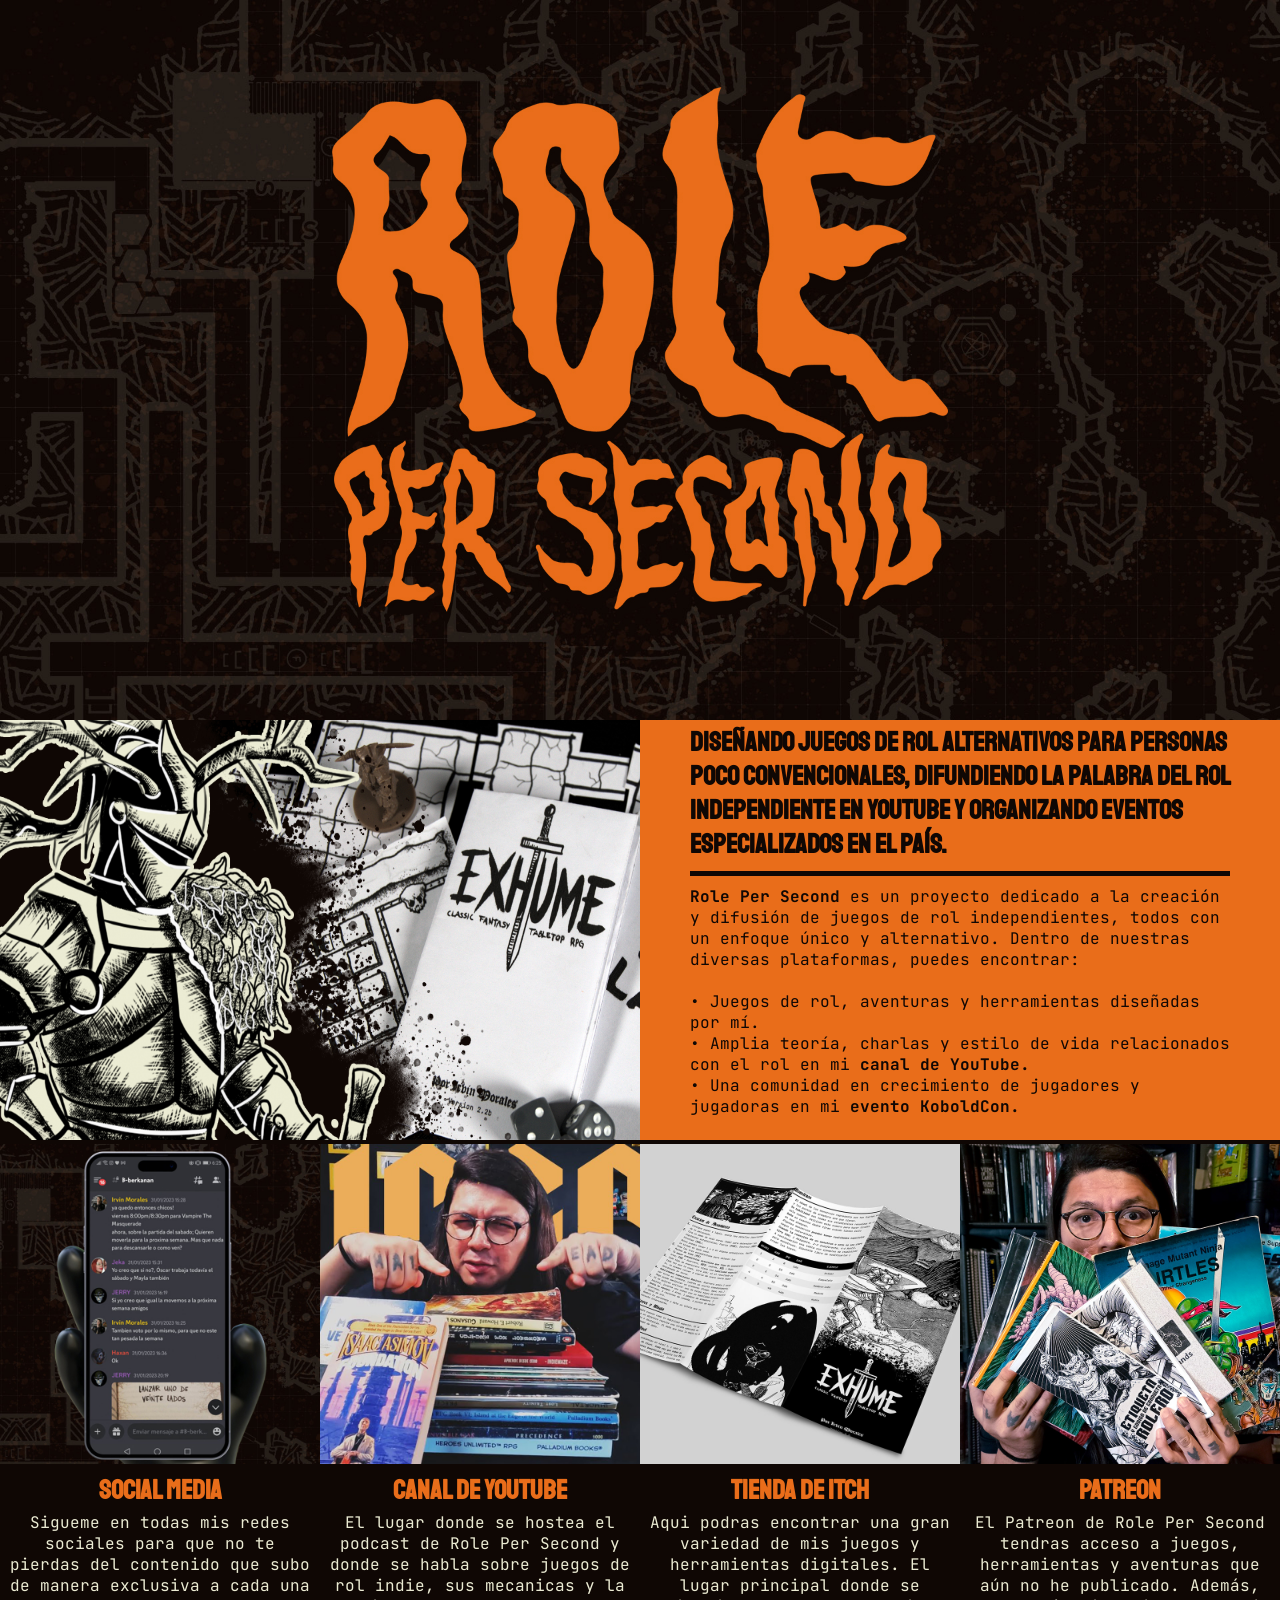
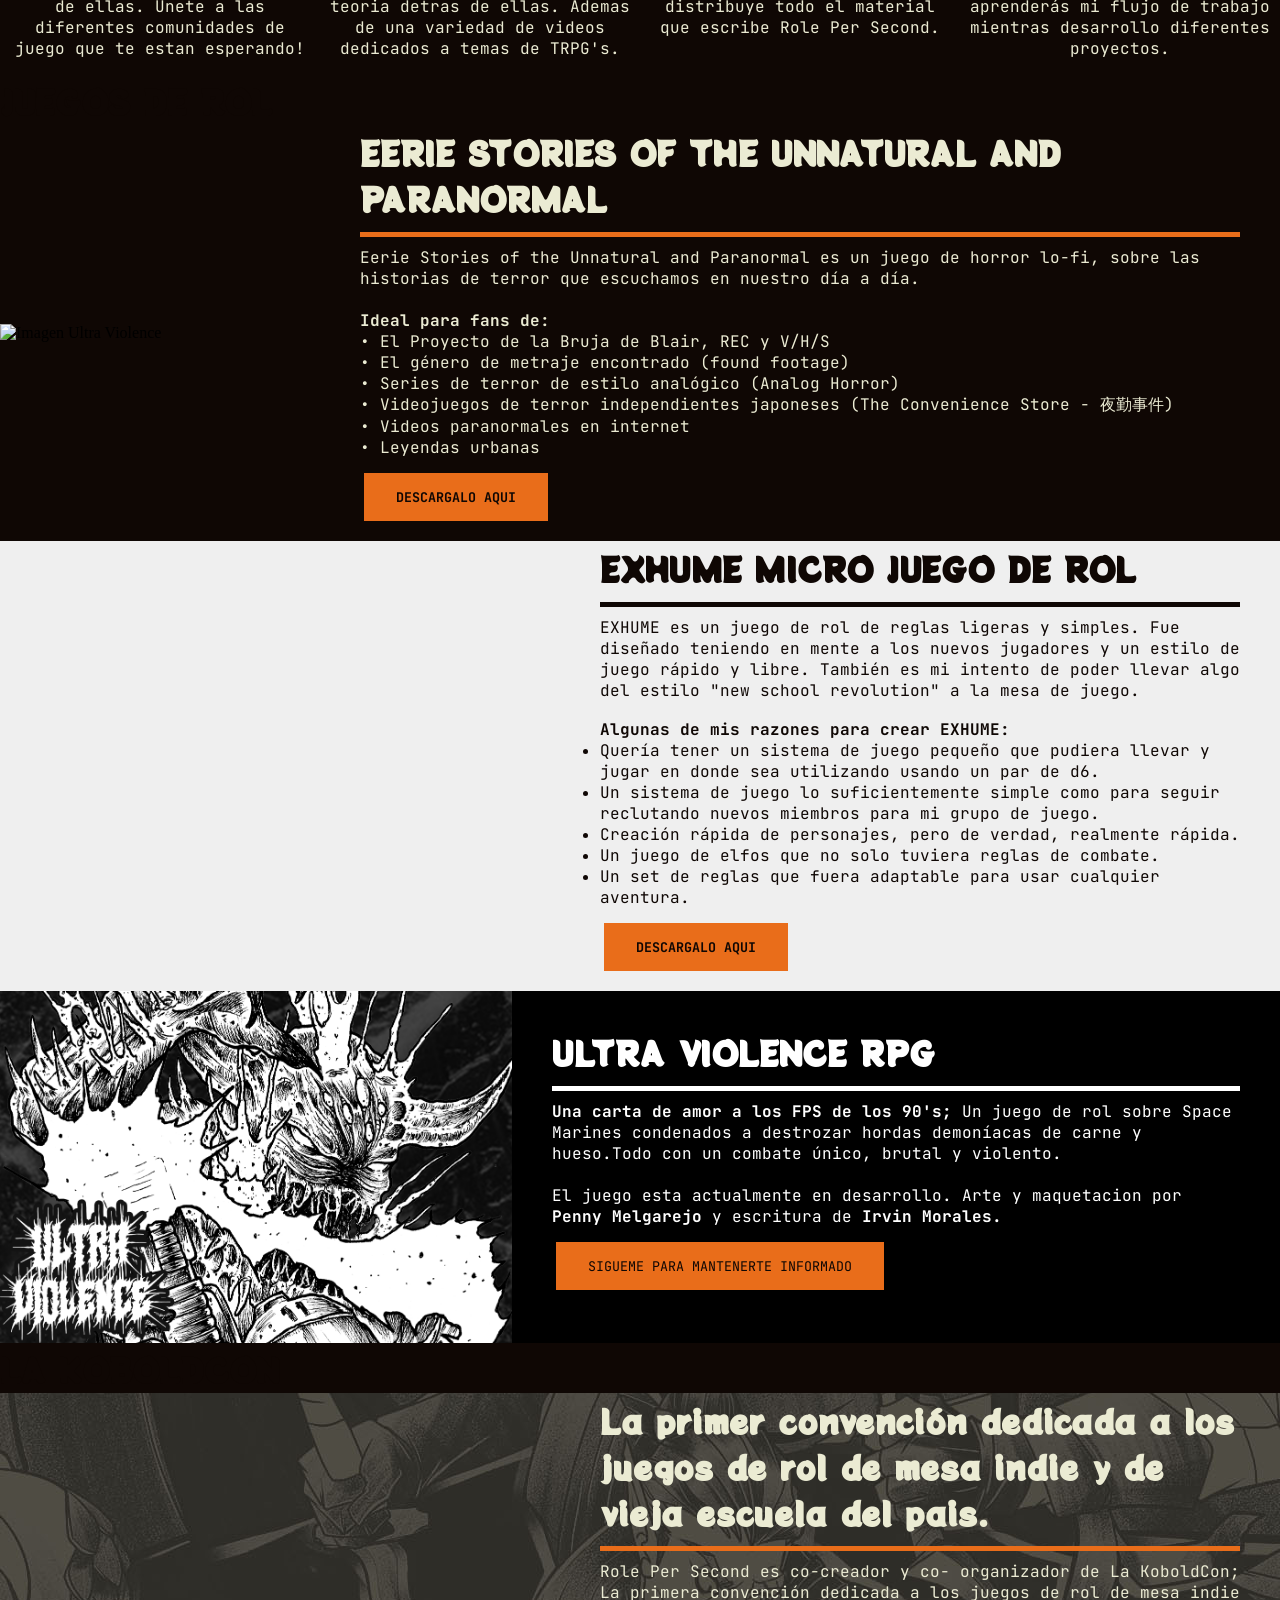
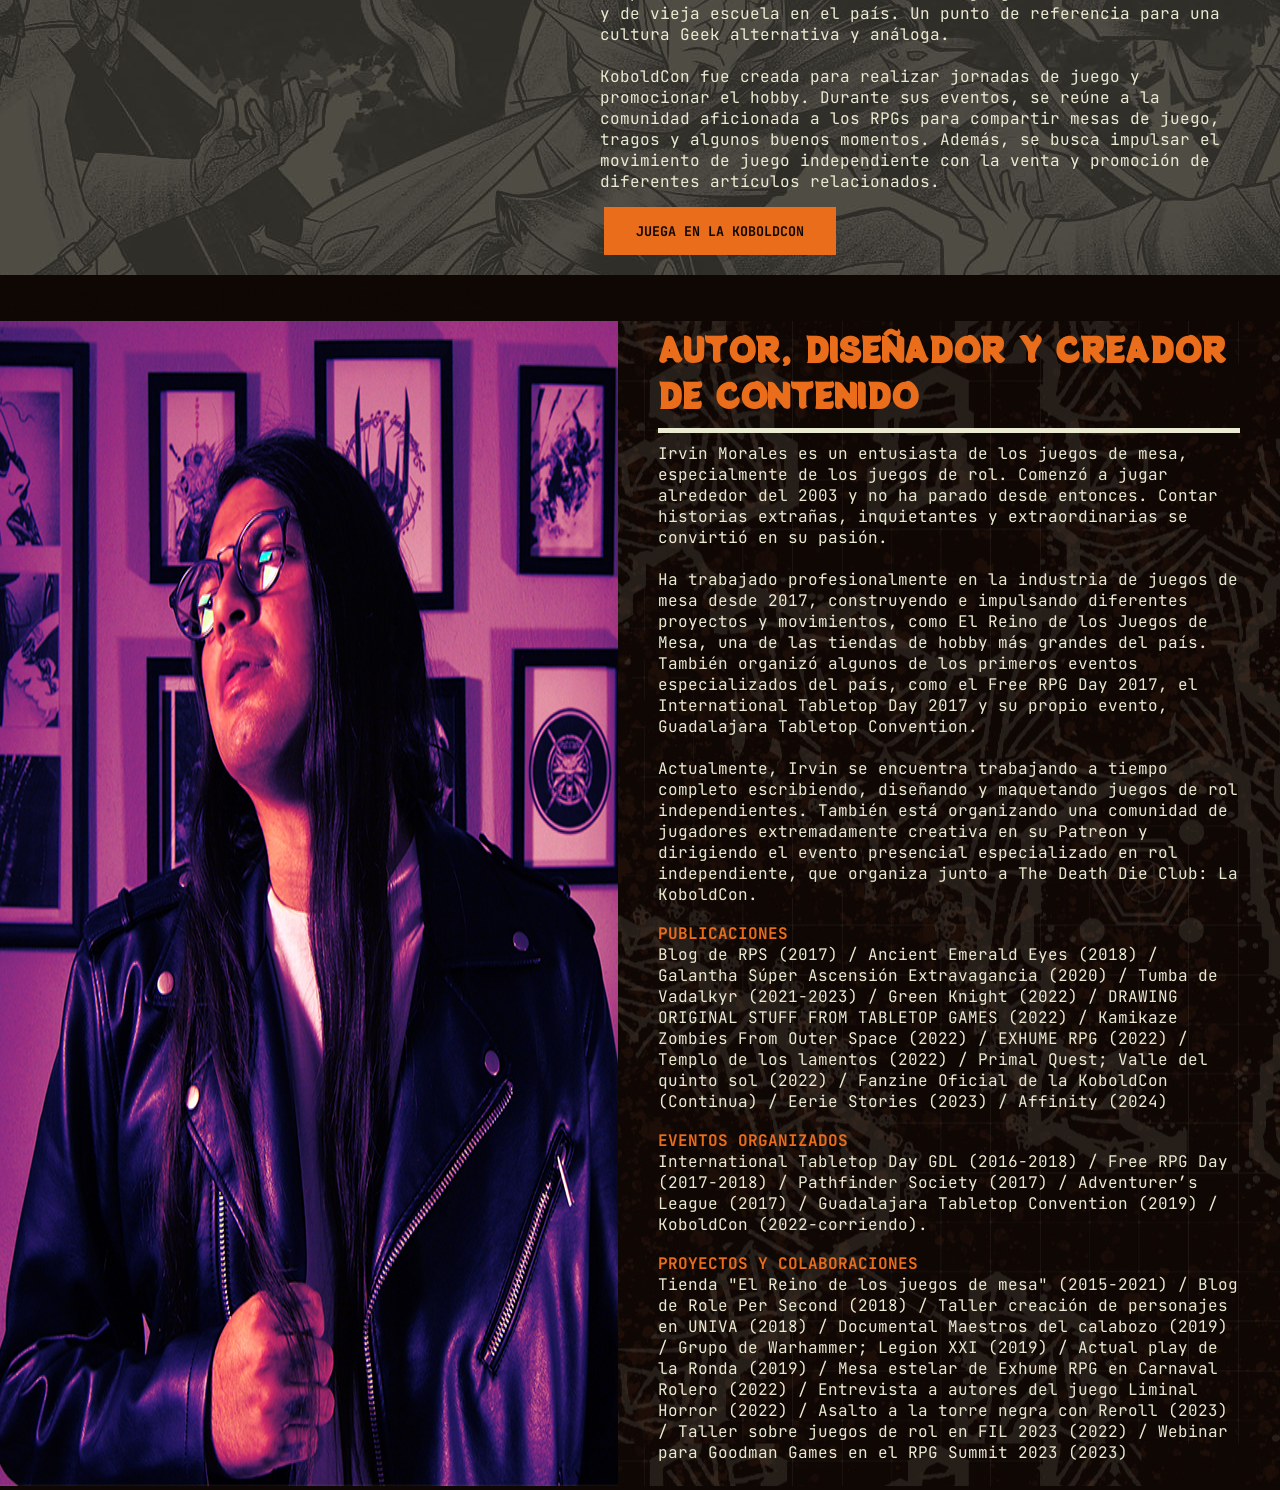
==== commit 33dbdc36: "Update index.html" ====
--- a/index.html
+++ b/index.html
@@ -1,17 +1,18 @@
 <!DOCTYPE html>
-<html lang="eng">
+<html lang="es">
 
 <head>
     <meta charset="UTF-8">
     <title>Role Per Second Landing Page</title>
     <!--EXTRAS DEL HEAD-->
-    <meta name="description" content="Landing page for Role Per Second, author and podcast host about indie role-playing games.">
+    <meta name="description" content="Landing page para Role Per Second, autor y podcast host sobre juegos de rol indie.">
     <meta name="keywords" content="HTML, CSS">
     <meta name="author" content="Irvin Morales">
     <meta name="viewport" content="width=device-width, initial-scale=1.0">
     <link rel="stylesheet" href="css/styles.css">
     <meta name="viewport" content="width=device-width, initial-scale=1">
     <link rel="stylesheet" media="screen and (max-width: 768px)" href="css/mobile.css">
+    <link rel="icon" type="image/x-icon" href="/img/favicon.ico">
     <!--IMPORTACION DE FONTS-->
     <link rel="preconnect" href="https://fonts.googleapis.com">
     <link rel="preconnect" href="https://fonts.gstatic.com" crossorigin>
@@ -24,40 +25,76 @@
     <div class="box_abaout">
         <img src="img/about_rpg.jpg" alt="foto about RPS" class="img_abaout">
         <div class="text_box_about">
-            <h1>ABOUT ROLE PER SECOND</h1>
+            <h3>Diseñando juegos de rol alternativos para personas poco convencionales, difundiendo la palabra del rol independiente en YouTube y organizando eventos especializados en el país.</h3>
             <hr class="line">
-            <p>Role Per Second it's a proyect dedicated to the creation and promotion of indie tabletop roleplaying games. Either by publishing alternative games for unconventional people, spreanding the word of the indie games in the global gaming scene on youtube, or organizing face to face TTRPG events with our specialized event KoboldCon.<br><br>Role Per Second proposes a unique and special twist to the national and international scope of independent role-playing games.</p>
+            <p><b>Role Per Second</b> es un proyecto dedicado a la creación y difusión de juegos de rol independientes, todos con un enfoque único y alternativo. Dentro de nuestras diversas plataformas, puedes encontrar:<br><br>
+
+                • Juegos de rol, aventuras y herramientas diseñadas por mí.<br>
+                • Amplia teoría, charlas y estilo de vida relacionados con el rol en mi <b>canal de YouTube.</b><br>
+                • Una comunidad en crecimiento de jugadores y jugadoras en mi <b>evento KoboldCon.</b></p><br>
         </div>
     </div>
     <div class="box_links">
         <div class="card">
             <a href="https://linktr.ee/rolepersecond" target="_blank"><img class="img_card" src="img/links_discord.jpg" alt="imagen para Social Media"></a>
             <h3 class="links_titulo">SOCIAL MEDIA</h3>
-            <p class="links_text">Follow me on all my social networks so you don't miss the content that I upload exclusively to each of them. And join the different gaming communities that are waiting for you!</p>
+            <p class="links_text">Sigueme en todas mis redes sociales para que no te pierdas del contenido que subo de manera exclusiva a cada una de ellas. Unete a las diferentes comunidades de juego que te estan esperando!</p>
         </div>
         <div class="card">
             <a href="https://www.youtube.com/@RolePerSecond" target="_blank"><img class="img_card" src="img/links_youtube.jpg" alt="imagen para youtube"></a>
-            <h3 class="links_titulo">YOUTUBE CHANNEL</h3>
-            <p class="links_text">The place where the Role Per Second podcast is hosted and where I talk about indie role-playing games, their mechanics and the theory behind them. In addition to a variety of videos dedicated to TRPG's themes.</p>
+            <h3 class="links_titulo">CANAL DE YOUTUBE</h3>
+            <p class="links_text">El lugar donde se hostea el podcast de Role Per Second y donde se habla sobre juegos de rol indie, sus mecanicas y la teoria detras de ellas. Ademas de una variedad de videos dedicados a temas de TRPG's.</p>
         </div>
         <div class="card">
             <a href="https://rolepersecond.itch.io/" target="_blank"><img class="img_card" src="img/links_itch.jpg" alt="imagen para itch"></a>
-            <h3 class="links_titulo">ITCH STORE</h3>
-            <p class="links_text">Here you can find a wide variety of my games and digital tools. The main place where all the material that Role Per Second writes it's distributed.</p>
+            <h3 class="links_titulo">TIENDA DE ITCH</h3>
+            <p class="links_text">Aqui podras encontrar una gran variedad de mis juegos y herramientas digitales. El lugar principal donde se distribuye todo el material que escribe Role Per Second.</p>
         </div>
         <div class="card">
             <a href="https://www.patreon.com/rolepersecond" target="_blank"><img class="img_card" src="img/links_patreon.jpg" alt="imagen para Patreon"></a>
             <h3 class="links_titulo">PATREON</h3>
-            <p class="links_text">The Role Per Second Patreon will give you access to games, tools, and adventures that I have not published yet. Also, you can learn my gaming design workflow while I develop different projects.</p>
+            <p class="links_text">El Patreon de Role Per Second tendras acceso a juegos, herramientas y aventuras que aún no he publicado. Además, aprenderás mi flujo de trabajo mientras desarrollo diferentes proyectos.</p>
         </div>
     </div>
-        <div class="box_koboldcon">
-        <div><iframe width="560" height="315" src="https://www.youtube.com/embed/MCQJeVtsd6A" title="YouTube video player" frameborder="0" allow="accelerometer; autoplay; clipboard-write; encrypted-media; gyroscope; picture-in-picture; web-share" allowfullscreen></iframe></div>
+    <div class="box_titulo">
+        <h1 class="h1_titulos">JUEGOS DE ROL</h1>
+    </div>
+    <div class="box_patreon">
+        <img src="img/img_EST.jpg" alt="Imagen Ultra Violence" class="img_puv">
         <div class="text_box_patreon">
-            <h1 class="h1_alt">KOBOLDCON - INDIE TTRPG EVENT</h1>
+            <h1 class="h1_alt">EERIE STORIES OF THE UNNATURAL AND PARANORMAL</h1>
             <hr class="line_alt">
-            <p class="p_alt">Role Per Second is the co-creator and co-organizer of KoboldCon. The first convention dedicated to old-school and indie tabletop TTRPG's in Mexico. A reference point for an alternative and analogous geek culture. This event is organized in conjunction with The Death Die Club.</p>
-            <a href="https://linktr.ee/lakoboldcon" target="_blank"><button><b>CHECK OUT KOBOLDCON HERE</b></button></a>
+            <p class="p_alt">Eerie Stories of the Unnatural and Paranormal es un juego de horror lo-fi, sobre las historias de terror que escuchamos en nuestro día a día.<br><br>
+
+                <b>Ideal para fans de:</b><br>
+                • El Proyecto de la Bruja de Blair, REC y V/H/S<br>
+                • El género de metraje encontrado (found footage)<br>
+                • Series de terror de estilo analógico (Analog Horror)<br>
+                • Videojuegos de terror independientes japoneses (The Convenience Store - 夜勤事件)<br>
+                • Videos paranormales en internet<br>
+                • Leyendas urbanas
+            </p>
+            <a href="https://rolepersecond.itch.io/" target="_blank"><button><b>DESCARGALO AQUI</b></button></a>
+        </div>
+    </div>
+    <div class="box_exhume">
+        <div class="youtube_exhume">
+            <iframe width="560" height="315" src="https://www.youtube.com/embed/U6cX2mLxqHU" title="YouTube video player" frameborder="0" allow="accelerometer; autoplay; clipboard-write; encrypted-media; gyroscope; picture-in-picture; web-share" allowfullscreen></iframe>
+        </div>
+        <div class="text_box_exhume">
+            <h1>EXHUME MICRO JUEGO DE ROL</h1>
+            <hr class="line">
+            <p>EXHUME es un juego de rol de reglas ligeras y simples. Fue diseñado teniendo en mente a los nuevos jugadores y un estilo de juego rápido y libre. También es mi intento de poder llevar algo del estilo "new school revolution" a la mesa de juego.</p>
+            <br>
+            <p><b>Algunas de mis razones para crear EXHUME:</b></p>
+            <ul>
+                <li>Quería tener un sistema de juego pequeño que pudiera llevar y jugar en donde sea utilizando usando un par de d6.</li>
+                <li>Un sistema de juego lo suficientemente simple como para seguir reclutando nuevos miembros para mi grupo de juego.</li>
+                <li>Creación rápida de personajes, pero de verdad, realmente rápida.</li>
+                <li>Un juego de elfos que no solo tuviera reglas de combate.</li>
+                <li>Un set de reglas que fuera adaptable para usar cualquier aventura.</li>
+            </ul>
+            <a href="https://rolepersecond.itch.io/exhume-esp-micro-fantasy-rpg" target="_blank"><button><b>DESCARGALO AQUI</b></button></a>
         </div>
     </div>
     <div class="box_puv">
@@ -65,47 +102,48 @@
         <div class="text_box_puv">
             <h1 style="color: #ffffff;">ULTRA VIOLENCE RPG</h1>
             <hr class="line" style="background-color: #FFFFFF;">
-            <p style="color: #FFFFFF;">A TTRPG about a doomed elite group of space marines who are destined to slay the hordes of flesh and bone demons that hell keeps spewing on God forsaken planets. All with a unique, brutal and violent combat. Currently underdevelopment. <br><br>Art by Penny Melgarejo / Writting by Irvin Morales</p>
-            <a href="https://linktr.ee/rolepersecond" target="_blank"><button><b>FOLLOW ME ON SOCIAL MEDIA TO KEEP UPDATED</b></button></a>
+            <p style="color: #FFFFFF;"><b>Una carta de amor a los FPS de los 90's;</b> Un juego de rol sobre Space Marines condenados a destrozar hordas demoníacas de carne y hueso.Todo con un combate único, brutal y violento.<br><br>
+
+            El juego esta actualmente en desarrollo. Arte y maquetacion por <b>Penny Melgarejo</b> y escritura de <b>Irvin Morales.</b></p>
+            <a href="https://linktr.ee/rolepersecond" target="_blank"><button>SIGUEME PARA MANTENERTE INFORMADO</button></a>
         </div>
     </div>
-    <div class="box_exhume">
-        <div class="youtube_exhume">
-            <iframe width="560" height="315" src="https://www.youtube.com/embed/U6cX2mLxqHU" title="YouTube video player" frameborder="0" allow="accelerometer; autoplay; clipboard-write; encrypted-media; gyroscope; picture-in-picture; web-share" allowfullscreen></iframe>
+    <div class="box_titulo">
+        <h1 class="h1_titulos">LA KOBOLDCON</h1>
+    </div>
+    <div class="box_koboldcon">
+        <div><iframe width="560" height="315" src="https://www.youtube.com/embed/MCQJeVtsd6A" title="YouTube video player" frameborder="0" allow="accelerometer; autoplay; clipboard-write; encrypted-media; gyroscope; picture-in-picture; web-share" allowfullscreen></iframe></div>
+        <div class="text_box_patreon">
+            <h1 class="h1_alt">La primer convención dedicada a los juegos de rol de mesa indie y de vieja escuela del pais.</h1>
+            <hr class="line_alt">
+            <p class="p_alt">Role Per Second es co-creador y co- organizador de La KoboldCon; La primera convención dedicada a los juegos de rol de mesa indie y de vieja escuela en el país. Un punto de referencia para una cultura Geek alternativa y análoga.<br><br>
+
+                KoboldCon fue creada para realizar jornadas de juego y promocionar el hobby. Durante sus eventos, se reúne a la comunidad aficionada a los RPGs para compartir mesas de juego, tragos y algunos buenos momentos. Además, se busca impulsar el movimiento de juego independiente con la venta y promoción de diferentes artículos relacionados. </p>
+            <a href="https://linktr.ee/lakoboldcon" target="_blank"><button><b>JUEGA EN LA KOBOLDCON</b></button></a>
         </div>
-        <div class="text_box_exhume">
-            <h1>EXHUME MICRO FANTASY TTRPG</h1>
-            <hr class="line">
-            <p>EXHUME is an TTRPG with light and simple rules. It was designed with new players and a fast/free gaming style in mind. It's also my attempt to bring some “new school revolution” to the gaming table.</p>
-            <br>
-            <p><b>RULES LITE TTRPG</b></p>
-            <p>Some of my reasons for creating EXHUME: </p>
-            <br>
-            <ul>
-                <li>I wanted to have a small game system that I could take and play anywhere using a pair of d6s.</li>
-                <li>A game system simple enough to keep recruiting new members for my gaming group.</li>
-                <li>Fast character creation, but like, really really fast.</li>
-                <li>An elf game that didn't just have combat rules.</li>
-                <li>A set of rules that was adaptable to use any adventure.</li>
-            </ul>
-            <a href="https://rolepersecond.itch.io/exhume-esp-micro-fantasy-rpg" target="_blank"><button><b>DOWNLOAD EXHUME HERE</b></button></a>
-        </div>
+    </div>
+    <div class="box_titulo">
+        <h1 class="h1_titulos">ACERCA DE IRVIN MORALES</h1>
     </div>
     <div class="box_profile">
         <img class="img_profile" src="img/Profile_pic.jpg" alt="Foto de Irvin Morales de Role Per Second">
         <div class="text_box_profile">
-            <h1 class="h1_profile">ABOUT IRVIN MORALES</h1>
+            <h1 class="h1_profile">AUTOR, DISEÑADOR Y CREADOR DE CONTENIDO</h1>
             <hr class="line_profile">
-            <p class="p_alt">Hey! My name is Irvin Morales, I am a board game enthusiast, specially for TTRPGs. This hobby has accompanied me since I was very young (I started playing around 2003) since then, telling weird and strange stories has become my passion!<br><br>On the other hand, fortunately, I have had the joy of being able to dedicate myself to board games professionally since 2017; Carrying out and promoting different projects that range from; One of the biggest hobby shops in the country, to the first specialized tabletop conventions in Guadalajara, Jalisco, Mexico. In addition to the development of different alternative role-playing games that propose a different gaming style to the status quo.</p>
+            <p class="p_alt">Irvin Morales es un entusiasta de los juegos de mesa, especialmente de los juegos de rol. Comenzó a jugar alrededor del 2003 y no ha parado desde entonces. Contar historias extrañas, inquietantes y extraordinarias se convirtió en su pasión.<br><br>
+
+            Ha trabajado profesionalmente en la industria de juegos de mesa desde 2017, construyendo e impulsando diferentes proyectos y movimientos, como El Reino de los Juegos de Mesa, una de las tiendas de hobby más grandes del país. También organizó algunos de los primeros eventos especializados del país, como el Free RPG Day 2017, el International Tabletop Day 2017 y su propio evento, Guadalajara Tabletop Convention.<br><br>
+
+            Actualmente, Irvin se encuentra trabajando a tiempo completo escribiendo, diseñando y maquetando juegos de rol independientes. También está organizando una comunidad de jugadores extremadamente creativa en su Patreon y dirigiendo el evento presencial especializado en rol independiente, que organiza junto a The Death Die Club: La KoboldCon. </p>
             <br>
-            <p class="p_alt" style="color: #E96D1A"><b>PUBLICATIONS</b></p>
-            <p class="p_alt">Blog (2017), Ancient Emerald Eyes en One Page Dungeon 2018, Galantha Súper Ascensión Extravagancia (2020), Tumba de Vadalkyr (2021-2023), Green Knight (2022), DRAWING ORIGINAL STUFF FROM TABLETOP GAMES (2022), Kamikaze Zombies From Outer Space (2022), EXHUME RPG (2022), Templo de los lamentos (2022), Valle del quinto sol (2022), Offical KoboldCon Fanzine.</p>
+            <p class="p_alt" style="color: #E96D1A"><b>PUBLICACIONES</b></p>
+            <p class="p_alt">Blog de RPS (2017) / Ancient Emerald Eyes (2018) / Galantha Súper Ascensión Extravagancia (2020) / Tumba de Vadalkyr (2021-2023) / Green Knight (2022) / DRAWING ORIGINAL STUFF FROM TABLETOP GAMES (2022) / Kamikaze Zombies From Outer Space (2022) / EXHUME RPG (2022) / Templo de los lamentos (2022) / Primal Quest; Valle del quinto sol (2022) / Fanzine Oficial de la KoboldCon (Continua) / Eerie Stories (2023) / Affinity (2024)  </p>
             <br>
-            <p class="p_alt" style="color: #E96D1A"><b>COLABORATIONS AND OTHER PROJECTS</b></p>
-            <p class="p_alt">El Reino de los juegos de mesa gaming store (2015-2021), Role Per Second Blog (2018), Character creation workshop at University UNIVA (2018), Amos del calabozo documentary  (2019), Creation and managment of  Legion XXI a 40k Gaming group (2019), Actual play of la Ronda (2019), Interview with Destiny Dice (2022), Actual play con Destiny Dice (2022), Interview with Orden del icosaedro fulgurante (2022), Main actual play online event of Exhume RPG at Carnaval Rolero (2022), Interview with authors of Liminal Horror (2022), Asalto a la torre negra actualplay with Reroll (2023).</p>
+            <p class="p_alt" style="color: #E96D1A"><b>EVENTOS ORGANIZADOS</b></p>
+            <p class="p_alt">International Tabletop Day GDL (2016-2018) / Free RPG Day (2017-2018) / Pathfinder Society (2017) / Adventurer’s League (2017) / Guadalajara Tabletop Convention (2019) / KoboldCon (2022-corriendo).</p><br>
+            <p class="p_alt" style="color: #E96D1A"><b>PROYECTOS Y COLABORACIONES</b></p>
+            <p class="p_alt">Tienda "El Reino de los juegos de mesa" (2015-2021) / Blog de Role Per Second (2018) / Taller creación de personajes en UNIVA (2018) / Documental Maestros del calabozo (2019) / Grupo de Warhammer; Legion XXI (2019) / Actual play de la Ronda (2019) / Mesa estelar de Exhume RPG en Carnaval Rolero (2022) / Entrevista a autores del juego Liminal Horror (2022) / Asalto a la torre negra con Reroll (2023) / Taller sobre juegos de rol en FIL 2023 (2022) / Webinar para Goodman Games en el RPG Summit 2023 (2023)</p>
             <br>
-            <p class="p_alt" style="color: #E96D1A"><b>EVENT PORTAFOLIO</b></p>
-            <p class="p_alt">International Tabletop Day GDL 2016, International Tabletop Day GDL 2017, Free RPG Day 2017, Pathfinder society y Adventurer’s League with Runa D4 (2017), International Tabletop Day GDL 2018, Free RPG Day 2018, Guadalajara Tabletop Convention 2019, KoboldCon.</p>
         </div>
     </div>
 </body>
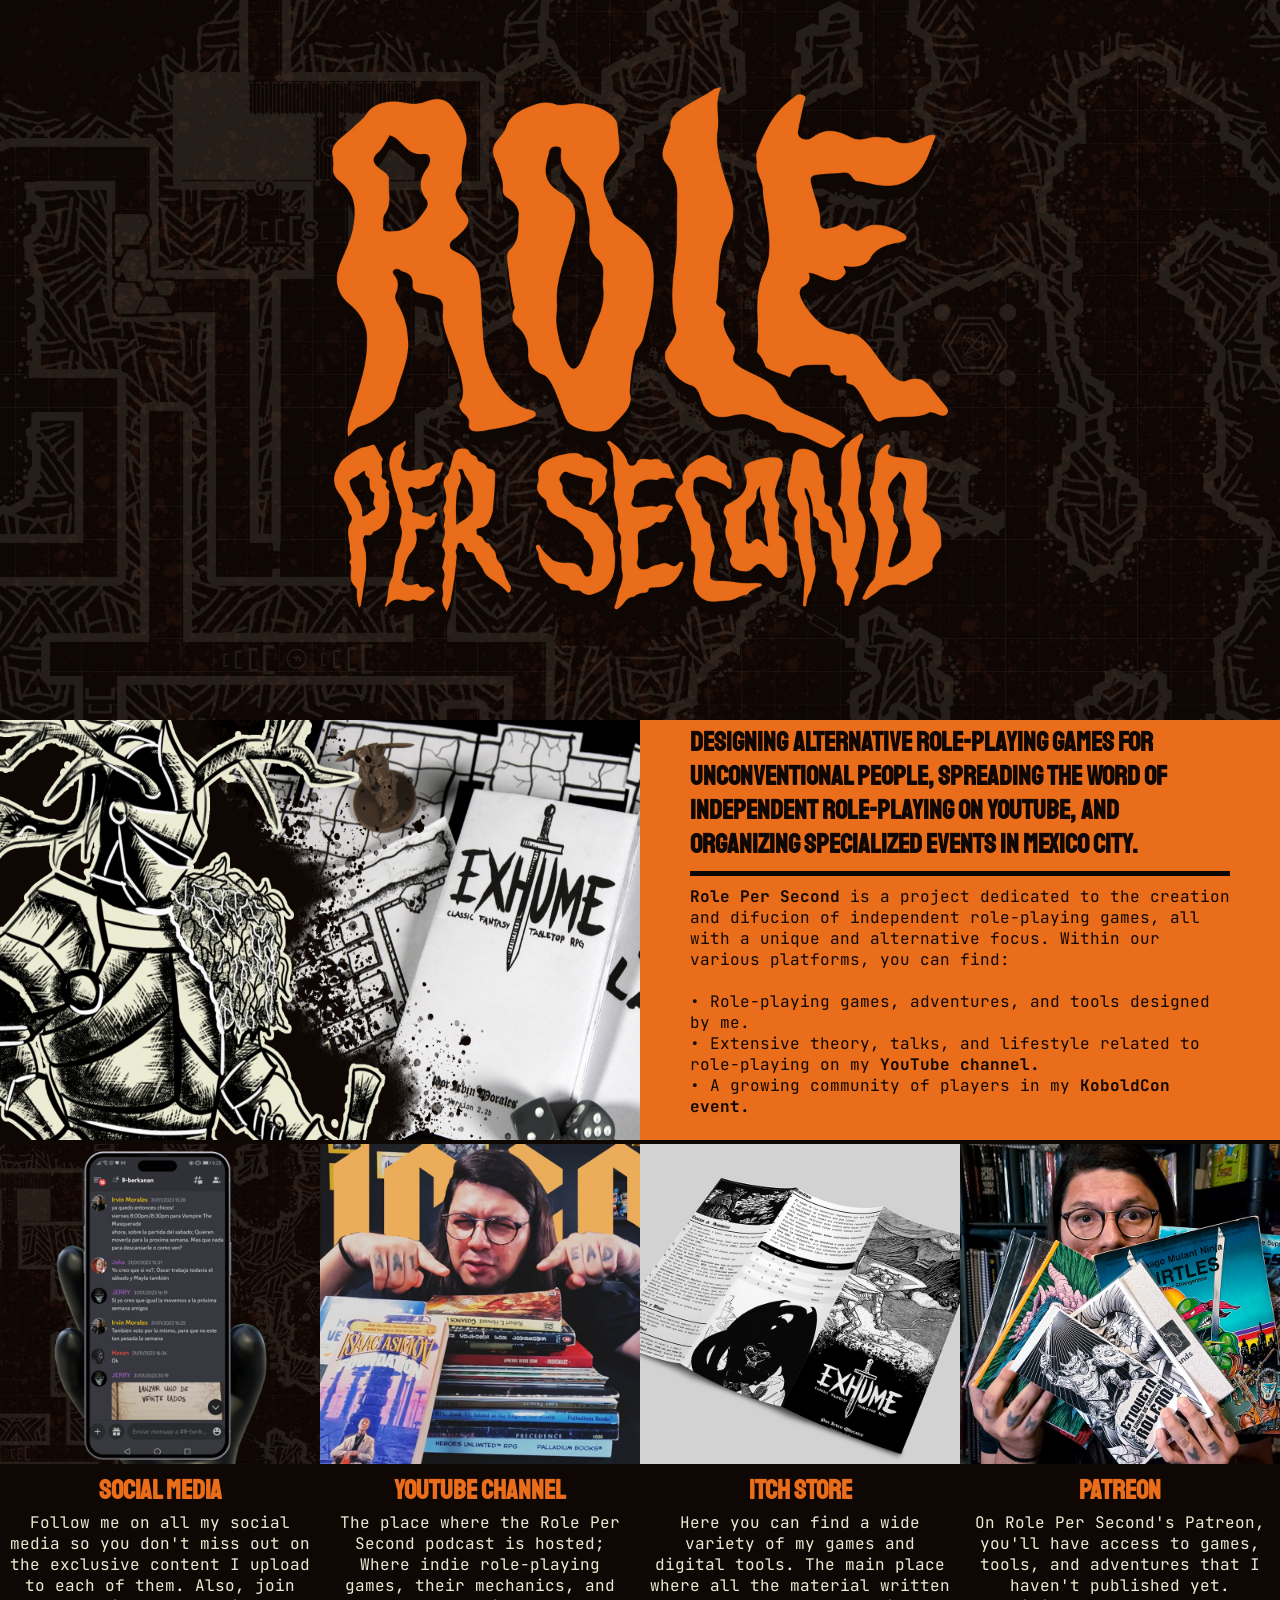
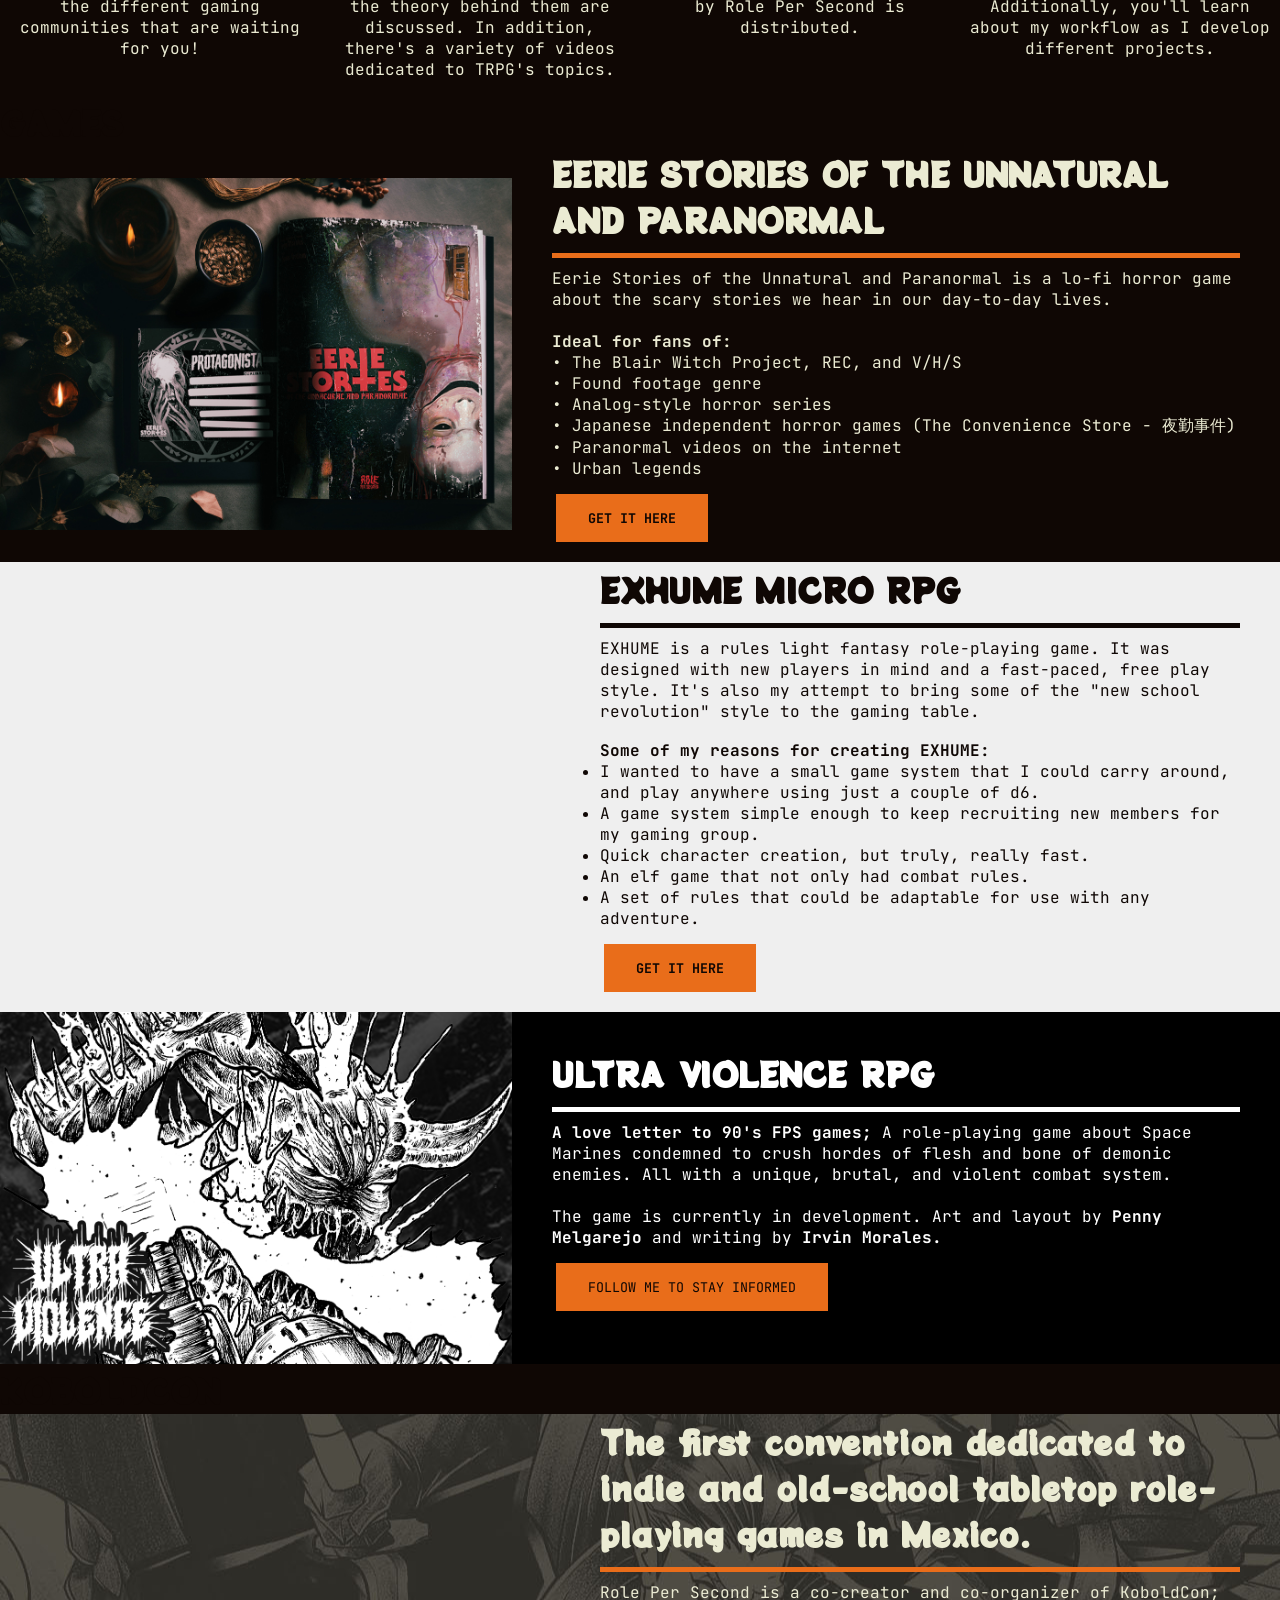
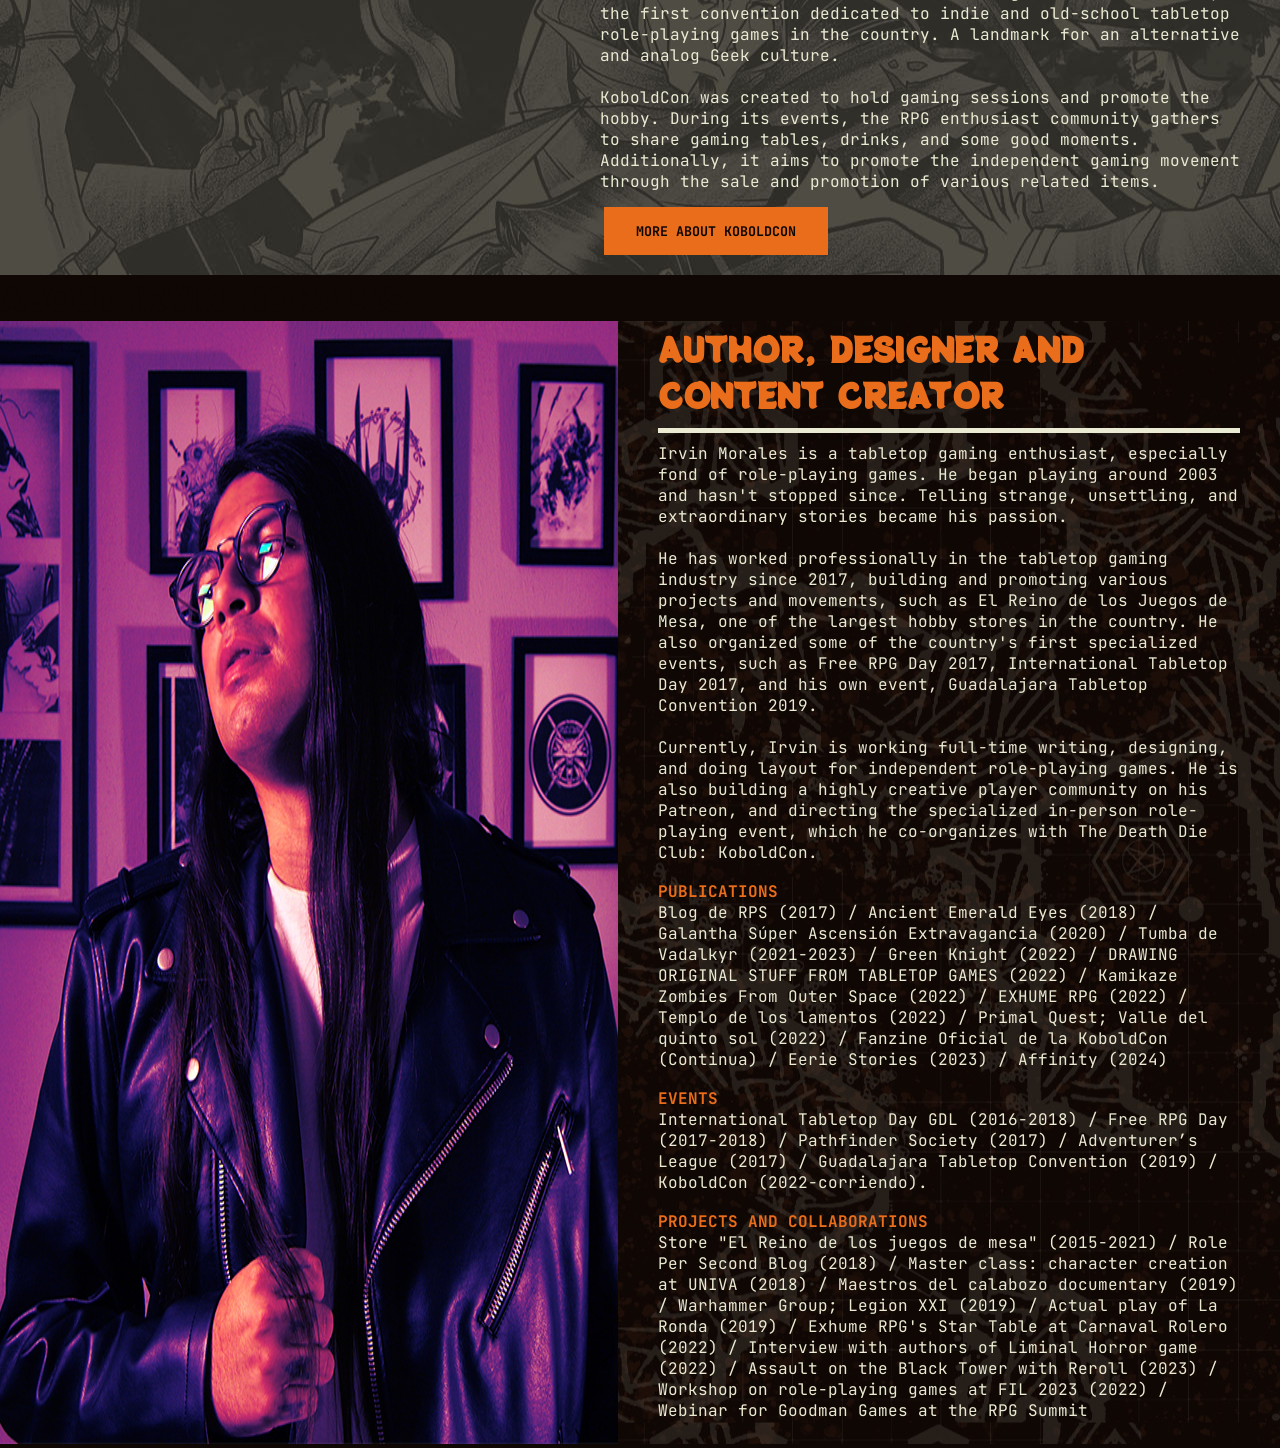
==== commit 8f54c651: "Update index.html" ====
--- a/index.html
+++ b/index.html
@@ -25,56 +25,56 @@
     <div class="box_abaout">
         <img src="img/about_rpg.jpg" alt="foto about RPS" class="img_abaout">
         <div class="text_box_about">
-            <h3>Diseñando juegos de rol alternativos para personas poco convencionales, difundiendo la palabra del rol independiente en YouTube y organizando eventos especializados en el país.</h3>
+            <h3>Designing alternative role-playing games for unconventional people, spreading the word of independent role-playing on YouTube, and organizing specialized events in Mexico City.</h3>
             <hr class="line">
-            <p><b>Role Per Second</b> es un proyecto dedicado a la creación y difusión de juegos de rol independientes, todos con un enfoque único y alternativo. Dentro de nuestras diversas plataformas, puedes encontrar:<br><br>
+            <p><b>Role Per Second</b> is a project dedicated to the creation and difucion of independent role-playing games, all with a unique and alternative focus. Within our various platforms, you can find:<br><br>
 
-                • Juegos de rol, aventuras y herramientas diseñadas por mí.<br>
-                • Amplia teoría, charlas y estilo de vida relacionados con el rol en mi <b>canal de YouTube.</b><br>
-                • Una comunidad en crecimiento de jugadores y jugadoras en mi <b>evento KoboldCon.</b></p><br>
+                • Role-playing games, adventures, and tools designed by me.<br>
+                • Extensive theory, talks, and lifestyle related to role-playing on my <b>YouTube channel.</b><br>
+                • A growing community of players in my <b>KoboldCon event.</b></p><br>
         </div>
     </div>
     <div class="box_links">
         <div class="card">
             <a href="https://linktr.ee/rolepersecond" target="_blank"><img class="img_card" src="img/links_discord.jpg" alt="imagen para Social Media"></a>
             <h3 class="links_titulo">SOCIAL MEDIA</h3>
-            <p class="links_text">Sigueme en todas mis redes sociales para que no te pierdas del contenido que subo de manera exclusiva a cada una de ellas. Unete a las diferentes comunidades de juego que te estan esperando!</p>
+            <p class="links_text">Follow me on all my social media so you don't miss out on the exclusive content I upload to each of them. Also, join the different gaming communities that are waiting for you!</p>
         </div>
         <div class="card">
             <a href="https://www.youtube.com/@RolePerSecond" target="_blank"><img class="img_card" src="img/links_youtube.jpg" alt="imagen para youtube"></a>
-            <h3 class="links_titulo">CANAL DE YOUTUBE</h3>
-            <p class="links_text">El lugar donde se hostea el podcast de Role Per Second y donde se habla sobre juegos de rol indie, sus mecanicas y la teoria detras de ellas. Ademas de una variedad de videos dedicados a temas de TRPG's.</p>
+            <h3 class="links_titulo">YOUTUBE CHANNEL</h3>
+            <p class="links_text">The place where the Role Per Second podcast is hosted; Where indie role-playing games, their mechanics, and the theory behind them are discussed. In addition, there's a variety of videos dedicated to TRPG's topics.</p>
         </div>
         <div class="card">
             <a href="https://rolepersecond.itch.io/" target="_blank"><img class="img_card" src="img/links_itch.jpg" alt="imagen para itch"></a>
-            <h3 class="links_titulo">TIENDA DE ITCH</h3>
-            <p class="links_text">Aqui podras encontrar una gran variedad de mis juegos y herramientas digitales. El lugar principal donde se distribuye todo el material que escribe Role Per Second.</p>
+            <h3 class="links_titulo">ITCH STORE</h3>
+            <p class="links_text">Here you can find a wide variety of my games and digital tools. The main place where all the material written by Role Per Second is distributed.</p>
         </div>
         <div class="card">
             <a href="https://www.patreon.com/rolepersecond" target="_blank"><img class="img_card" src="img/links_patreon.jpg" alt="imagen para Patreon"></a>
             <h3 class="links_titulo">PATREON</h3>
-            <p class="links_text">El Patreon de Role Per Second tendras acceso a juegos, herramientas y aventuras que aún no he publicado. Además, aprenderás mi flujo de trabajo mientras desarrollo diferentes proyectos.</p>
+            <p class="links_text">On Role Per Second's Patreon, you'll have access to games, tools, and adventures that I haven't published yet. Additionally, you'll learn about my workflow as I develop different projects.</p>
         </div>
     </div>
     <div class="box_titulo">
-        <h1 class="h1_titulos">JUEGOS DE ROL</h1>
+        <h1 class="h1_titulos">GAMES</h1>
     </div>
     <div class="box_patreon">
         <img src="img/img_EST.jpg" alt="Imagen Ultra Violence" class="img_puv">
         <div class="text_box_patreon">
             <h1 class="h1_alt">EERIE STORIES OF THE UNNATURAL AND PARANORMAL</h1>
             <hr class="line_alt">
-            <p class="p_alt">Eerie Stories of the Unnatural and Paranormal es un juego de horror lo-fi, sobre las historias de terror que escuchamos en nuestro día a día.<br><br>
+            <p class="p_alt">Eerie Stories of the Unnatural and Paranormal is a lo-fi horror game about the scary stories we hear in our day-to-day lives.<br><br>
 
-                <b>Ideal para fans de:</b><br>
-                • El Proyecto de la Bruja de Blair, REC y V/H/S<br>
-                • El género de metraje encontrado (found footage)<br>
-                • Series de terror de estilo analógico (Analog Horror)<br>
-                • Videojuegos de terror independientes japoneses (The Convenience Store - 夜勤事件)<br>
-                • Videos paranormales en internet<br>
-                • Leyendas urbanas
+                <b>Ideal for fans of:</b><br>
+                • The Blair Witch Project, REC, and V/H/S<br>
+                • Found footage genre<br>
+                • Analog-style horror series<br>
+                • Japanese independent horror games (The Convenience Store - 夜勤事件)<br>
+                • Paranormal videos on the internet<br>
+                • Urban legends
             </p>
-            <a href="https://rolepersecond.itch.io/" target="_blank"><button><b>DESCARGALO AQUI</b></button></a>
+            <a href="https://rolepersecond.itch.io/" target="_blank"><button><b>GET IT HERE</b></button></a>
         </div>
     </div>
     <div class="box_exhume">
@@ -82,19 +82,19 @@
             <iframe width="560" height="315" src="https://www.youtube.com/embed/U6cX2mLxqHU" title="YouTube video player" frameborder="0" allow="accelerometer; autoplay; clipboard-write; encrypted-media; gyroscope; picture-in-picture; web-share" allowfullscreen></iframe>
         </div>
         <div class="text_box_exhume">
-            <h1>EXHUME MICRO JUEGO DE ROL</h1>
+            <h1>EXHUME MICRO RPG</h1>
             <hr class="line">
-            <p>EXHUME es un juego de rol de reglas ligeras y simples. Fue diseñado teniendo en mente a los nuevos jugadores y un estilo de juego rápido y libre. También es mi intento de poder llevar algo del estilo "new school revolution" a la mesa de juego.</p>
+            <p>EXHUME is a rules light fantasy role-playing game. It was designed with new players in mind and a fast-paced, free play style. It's also my attempt to bring some of the "new school revolution" style to the gaming table.</p>
             <br>
-            <p><b>Algunas de mis razones para crear EXHUME:</b></p>
+            <p><b>Some of my reasons for creating EXHUME:</b></p>
             <ul>
-                <li>Quería tener un sistema de juego pequeño que pudiera llevar y jugar en donde sea utilizando usando un par de d6.</li>
-                <li>Un sistema de juego lo suficientemente simple como para seguir reclutando nuevos miembros para mi grupo de juego.</li>
-                <li>Creación rápida de personajes, pero de verdad, realmente rápida.</li>
-                <li>Un juego de elfos que no solo tuviera reglas de combate.</li>
-                <li>Un set de reglas que fuera adaptable para usar cualquier aventura.</li>
+                <li>I wanted to have a small game system that I could carry around, and play anywhere using just a couple of d6.</li>
+                <li>A game system simple enough to keep recruiting new members for my gaming group.</li>
+                <li>Quick character creation, but truly, really fast.</li>
+                <li>An elf game that not only had combat rules.</li>
+                <li>A set of rules that could be adaptable for use with any adventure.</li>
             </ul>
-            <a href="https://rolepersecond.itch.io/exhume-esp-micro-fantasy-rpg" target="_blank"><button><b>DESCARGALO AQUI</b></button></a>
+            <a href="https://rolepersecond.itch.io/exhume-esp-micro-fantasy-rpg" target="_blank"><button><b>GET IT HERE</b></button></a>
         </div>
     </div>
     <div class="box_puv">
@@ -102,47 +102,47 @@
         <div class="text_box_puv">
             <h1 style="color: #ffffff;">ULTRA VIOLENCE RPG</h1>
             <hr class="line" style="background-color: #FFFFFF;">
-            <p style="color: #FFFFFF;"><b>Una carta de amor a los FPS de los 90's;</b> Un juego de rol sobre Space Marines condenados a destrozar hordas demoníacas de carne y hueso.Todo con un combate único, brutal y violento.<br><br>
+            <p style="color: #FFFFFF;"><b>A love letter to 90's FPS games;</b> A role-playing game about Space Marines condemned to crush hordes of flesh and bone of demonic enemies. All with a unique, brutal, and violent combat system.<br><br>
 
-            El juego esta actualmente en desarrollo. Arte y maquetacion por <b>Penny Melgarejo</b> y escritura de <b>Irvin Morales.</b></p>
-            <a href="https://linktr.ee/rolepersecond" target="_blank"><button>SIGUEME PARA MANTENERTE INFORMADO</button></a>
+            The game is currently in development. Art and layout by <b>Penny Melgarejo</b> and writing by <b>Irvin Morales.</b></p>
+            <a href="https://linktr.ee/rolepersecond" target="_blank"><button>FOLLOW ME TO STAY INFORMED</button></a>
         </div>
     </div>
     <div class="box_titulo">
-        <h1 class="h1_titulos">LA KOBOLDCON</h1>
+        <h1 class="h1_titulos">KOBOLDCON</h1>
     </div>
     <div class="box_koboldcon">
         <div><iframe width="560" height="315" src="https://www.youtube.com/embed/MCQJeVtsd6A" title="YouTube video player" frameborder="0" allow="accelerometer; autoplay; clipboard-write; encrypted-media; gyroscope; picture-in-picture; web-share" allowfullscreen></iframe></div>
         <div class="text_box_patreon">
-            <h1 class="h1_alt">La primer convención dedicada a los juegos de rol de mesa indie y de vieja escuela del pais.</h1>
+            <h1 class="h1_alt">The first convention dedicated to indie and old-school tabletop role-playing games in Mexico.</h1>
             <hr class="line_alt">
-            <p class="p_alt">Role Per Second es co-creador y co- organizador de La KoboldCon; La primera convención dedicada a los juegos de rol de mesa indie y de vieja escuela en el país. Un punto de referencia para una cultura Geek alternativa y análoga.<br><br>
+            <p class="p_alt">Role Per Second is a co-creator and co-organizer of KoboldCon; the first convention dedicated to indie and old-school tabletop role-playing games in the country. A landmark for an alternative and analog Geek culture.<br><br>
 
-                KoboldCon fue creada para realizar jornadas de juego y promocionar el hobby. Durante sus eventos, se reúne a la comunidad aficionada a los RPGs para compartir mesas de juego, tragos y algunos buenos momentos. Además, se busca impulsar el movimiento de juego independiente con la venta y promoción de diferentes artículos relacionados. </p>
-            <a href="https://linktr.ee/lakoboldcon" target="_blank"><button><b>JUEGA EN LA KOBOLDCON</b></button></a>
+                KoboldCon was created to hold gaming sessions and promote the hobby. During its events, the RPG enthusiast community gathers to share gaming tables, drinks, and some good moments. Additionally, it aims to promote the independent gaming movement through the sale and promotion of various related items. </p>
+            <a href="https://linktr.ee/lakoboldcon" target="_blank"><button><b>MORE ABOUT KOBOLDCON</b></button></a>
         </div>
     </div>
     <div class="box_titulo">
-        <h1 class="h1_titulos">ACERCA DE IRVIN MORALES</h1>
+        <h1 class="h1_titulos">ABOUT IRVIN MORALES</h1>
     </div>
     <div class="box_profile">
         <img class="img_profile" src="img/Profile_pic.jpg" alt="Foto de Irvin Morales de Role Per Second">
         <div class="text_box_profile">
-            <h1 class="h1_profile">AUTOR, DISEÑADOR Y CREADOR DE CONTENIDO</h1>
+            <h1 class="h1_profile">AUTHOR, DESIGNER AND CONTENT CREATOR</h1>
             <hr class="line_profile">
-            <p class="p_alt">Irvin Morales es un entusiasta de los juegos de mesa, especialmente de los juegos de rol. Comenzó a jugar alrededor del 2003 y no ha parado desde entonces. Contar historias extrañas, inquietantes y extraordinarias se convirtió en su pasión.<br><br>
+            <p class="p_alt">Irvin Morales is a tabletop gaming enthusiast, especially fond of role-playing games. He began playing around 2003 and hasn't stopped since. Telling strange, unsettling, and extraordinary stories became his passion.<br><br>
 
-            Ha trabajado profesionalmente en la industria de juegos de mesa desde 2017, construyendo e impulsando diferentes proyectos y movimientos, como El Reino de los Juegos de Mesa, una de las tiendas de hobby más grandes del país. También organizó algunos de los primeros eventos especializados del país, como el Free RPG Day 2017, el International Tabletop Day 2017 y su propio evento, Guadalajara Tabletop Convention.<br><br>
+            He has worked professionally in the tabletop gaming industry since 2017, building and promoting various projects and movements, such as El Reino de los Juegos de Mesa, one of the largest hobby stores in the country. He also organized some of the country's first specialized events, such as Free RPG Day 2017, International Tabletop Day 2017, and his own event, Guadalajara Tabletop Convention 2019.<br><br>
 
-            Actualmente, Irvin se encuentra trabajando a tiempo completo escribiendo, diseñando y maquetando juegos de rol independientes. También está organizando una comunidad de jugadores extremadamente creativa en su Patreon y dirigiendo el evento presencial especializado en rol independiente, que organiza junto a The Death Die Club: La KoboldCon. </p>
+            Currently, Irvin is working full-time writing, designing, and doing layout for independent role-playing games. He is also building a highly creative player community on his Patreon, and directing the specialized in-person role-playing event, which he co-organizes with The Death Die Club: KoboldCon.</p>
             <br>
-            <p class="p_alt" style="color: #E96D1A"><b>PUBLICACIONES</b></p>
+            <p class="p_alt" style="color: #E96D1A"><b>PUBLICATIONS</b></p>
             <p class="p_alt">Blog de RPS (2017) / Ancient Emerald Eyes (2018) / Galantha Súper Ascensión Extravagancia (2020) / Tumba de Vadalkyr (2021-2023) / Green Knight (2022) / DRAWING ORIGINAL STUFF FROM TABLETOP GAMES (2022) / Kamikaze Zombies From Outer Space (2022) / EXHUME RPG (2022) / Templo de los lamentos (2022) / Primal Quest; Valle del quinto sol (2022) / Fanzine Oficial de la KoboldCon (Continua) / Eerie Stories (2023) / Affinity (2024)  </p>
             <br>
-            <p class="p_alt" style="color: #E96D1A"><b>EVENTOS ORGANIZADOS</b></p>
+            <p class="p_alt" style="color: #E96D1A"><b>EVENTS</b></p>
             <p class="p_alt">International Tabletop Day GDL (2016-2018) / Free RPG Day (2017-2018) / Pathfinder Society (2017) / Adventurer’s League (2017) / Guadalajara Tabletop Convention (2019) / KoboldCon (2022-corriendo).</p><br>
-            <p class="p_alt" style="color: #E96D1A"><b>PROYECTOS Y COLABORACIONES</b></p>
-            <p class="p_alt">Tienda "El Reino de los juegos de mesa" (2015-2021) / Blog de Role Per Second (2018) / Taller creación de personajes en UNIVA (2018) / Documental Maestros del calabozo (2019) / Grupo de Warhammer; Legion XXI (2019) / Actual play de la Ronda (2019) / Mesa estelar de Exhume RPG en Carnaval Rolero (2022) / Entrevista a autores del juego Liminal Horror (2022) / Asalto a la torre negra con Reroll (2023) / Taller sobre juegos de rol en FIL 2023 (2022) / Webinar para Goodman Games en el RPG Summit 2023 (2023)</p>
+            <p class="p_alt" style="color: #E96D1A"><b>PROJECTS AND COLLABORATIONS </b></p>
+            <p class="p_alt">Store "El Reino de los juegos de mesa" (2015-2021) / Role Per Second Blog (2018) / Master class: character creation at UNIVA (2018) / Maestros del calabozo documentary (2019) / Warhammer Group; Legion XXI (2019) / Actual play of La Ronda (2019) / Exhume RPG's Star Table at Carnaval Rolero (2022) / Interview with authors of Liminal Horror game (2022) / Assault on the Black Tower with Reroll (2023) / Workshop on role-playing games at FIL 2023 (2022) / Webinar for Goodman Games at the RPG Summit</p>
             <br>
         </div>
     </div>
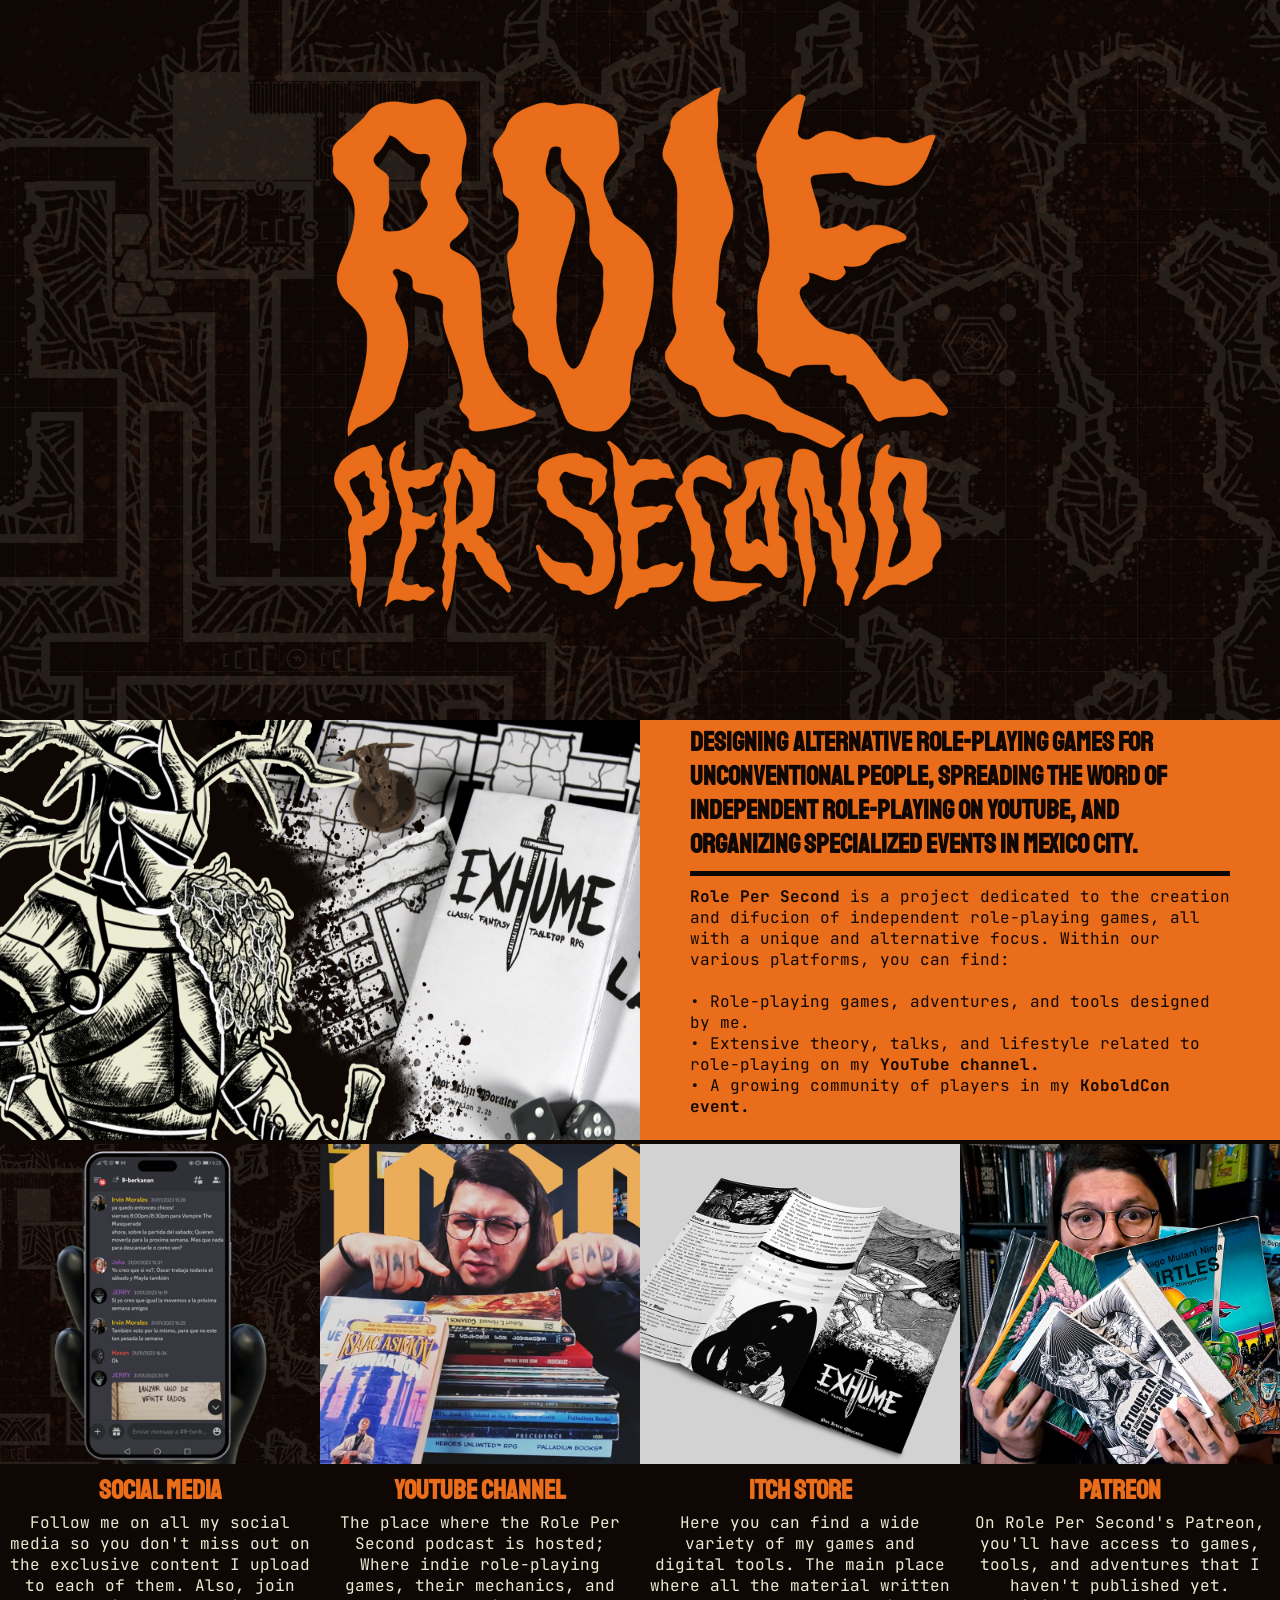
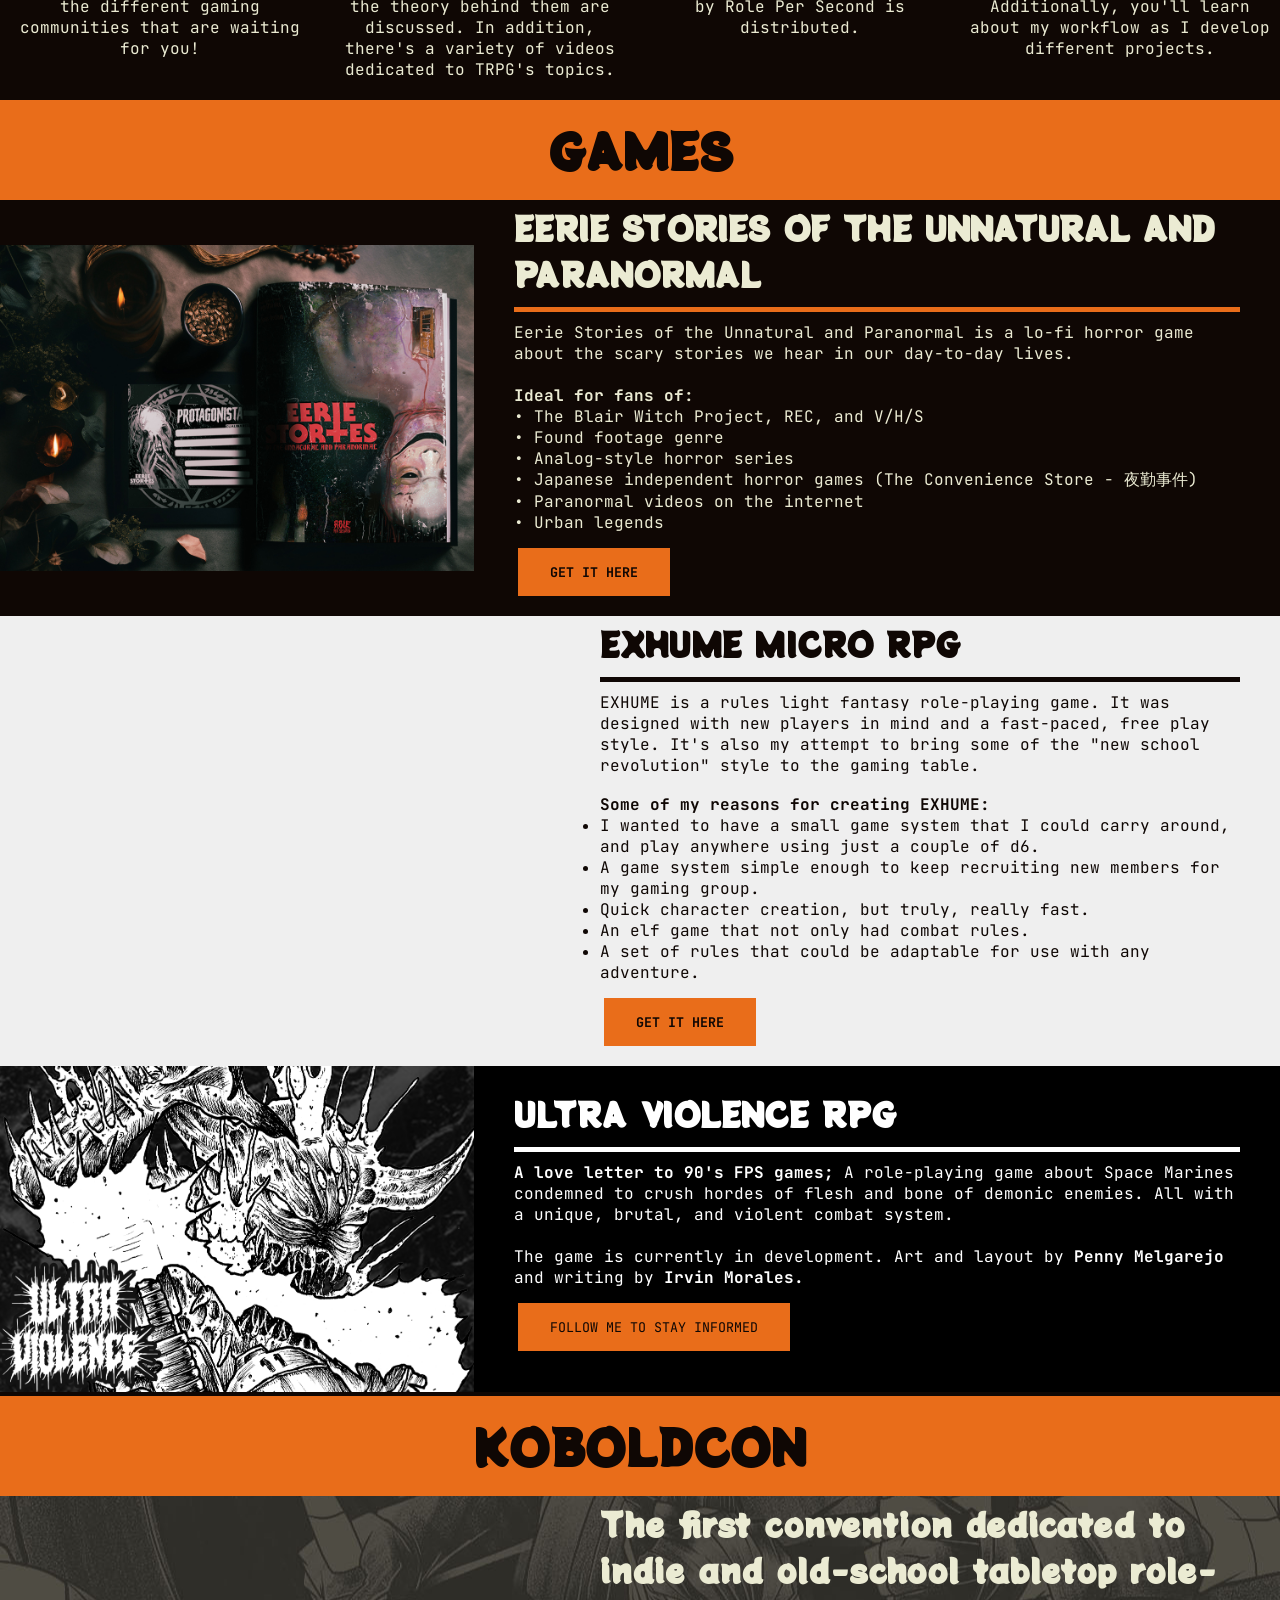
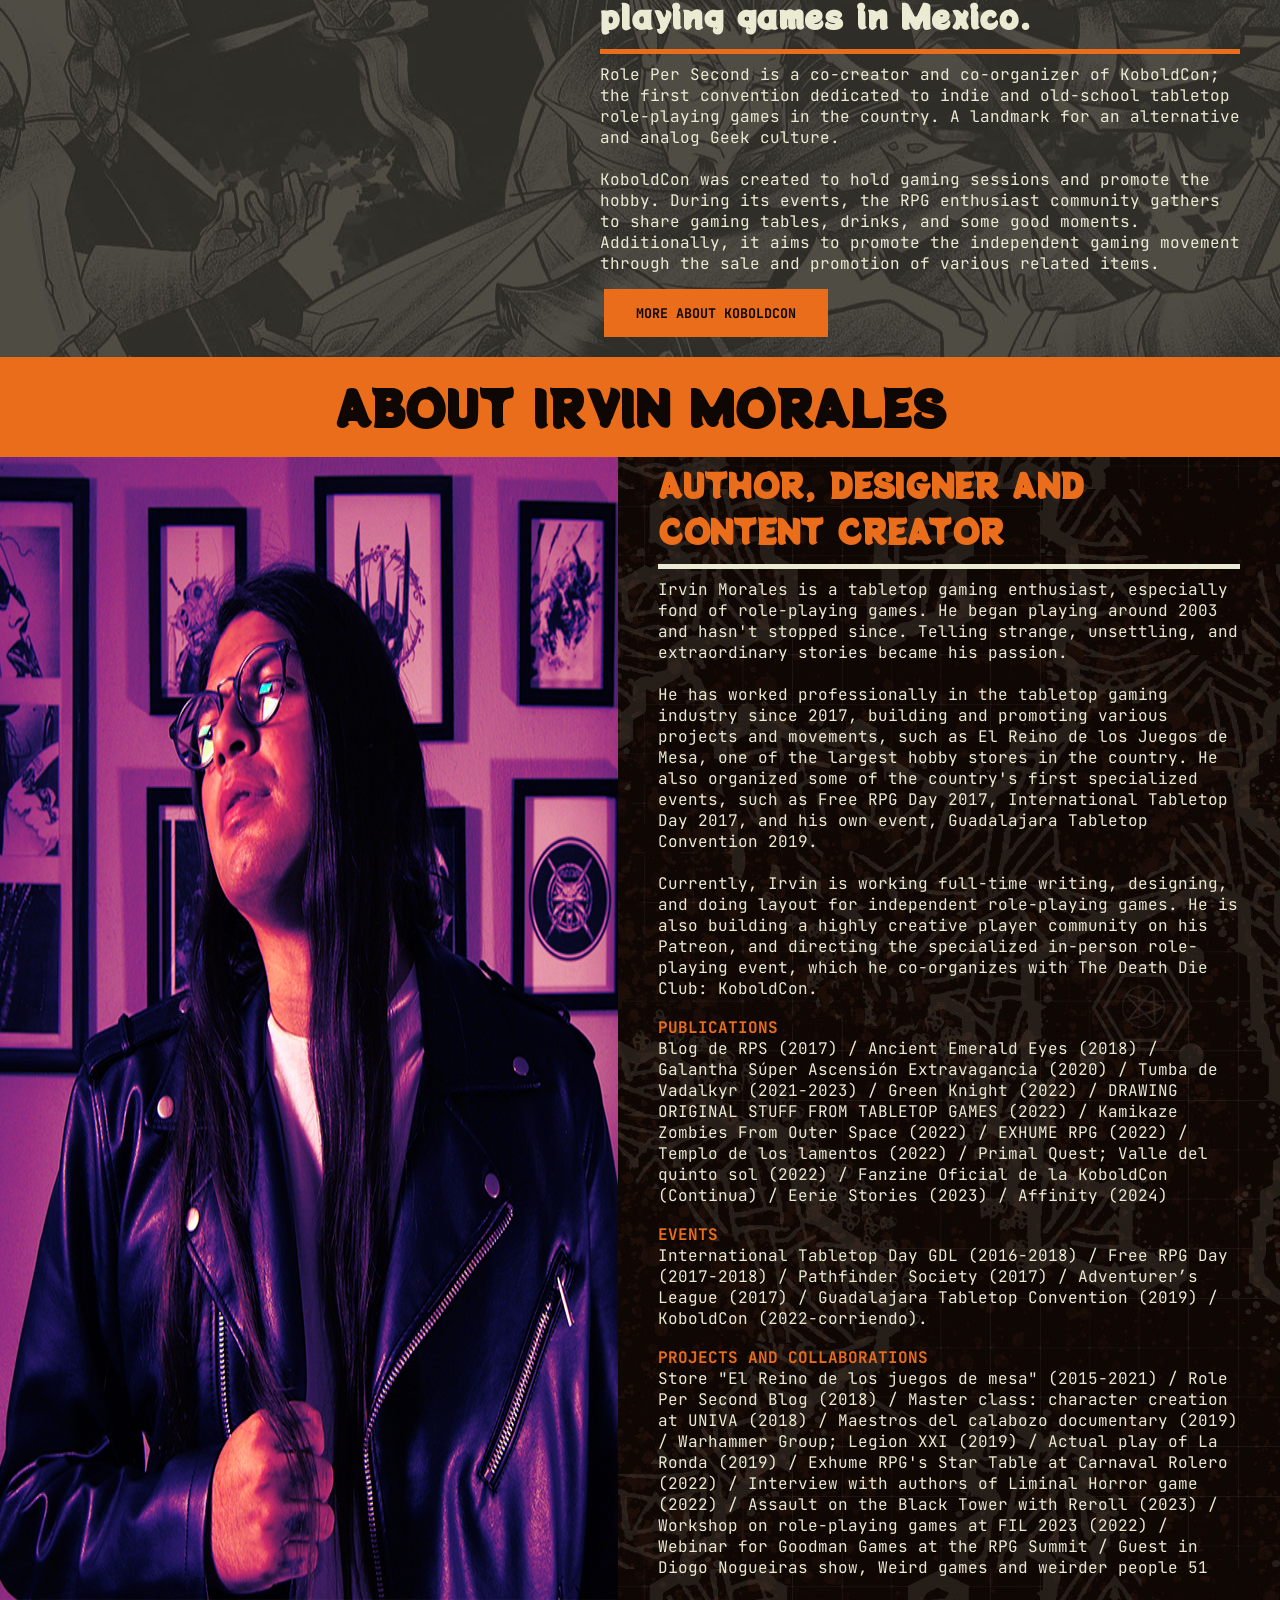
==== commit 0dd23547: "Update index.html" ====
--- a/index.html
+++ b/index.html
@@ -142,7 +142,7 @@
             <p class="p_alt" style="color: #E96D1A"><b>EVENTS</b></p>
             <p class="p_alt">International Tabletop Day GDL (2016-2018) / Free RPG Day (2017-2018) / Pathfinder Society (2017) / Adventurer’s League (2017) / Guadalajara Tabletop Convention (2019) / KoboldCon (2022-corriendo).</p><br>
             <p class="p_alt" style="color: #E96D1A"><b>PROJECTS AND COLLABORATIONS </b></p>
-            <p class="p_alt">Store "El Reino de los juegos de mesa" (2015-2021) / Role Per Second Blog (2018) / Master class: character creation at UNIVA (2018) / Maestros del calabozo documentary (2019) / Warhammer Group; Legion XXI (2019) / Actual play of La Ronda (2019) / Exhume RPG's Star Table at Carnaval Rolero (2022) / Interview with authors of Liminal Horror game (2022) / Assault on the Black Tower with Reroll (2023) / Workshop on role-playing games at FIL 2023 (2022) / Webinar for Goodman Games at the RPG Summit</p>
+            <p class="p_alt">Store "El Reino de los juegos de mesa" (2015-2021) / Role Per Second Blog (2018) / Master class: character creation at UNIVA (2018) / Maestros del calabozo documentary (2019) / Warhammer Group; Legion XXI (2019) / Actual play of La Ronda (2019) / Exhume RPG's Star Table at Carnaval Rolero (2022) / Interview with authors of Liminal Horror game (2022) / Assault on the Black Tower with Reroll (2023) / Workshop on role-playing games at FIL 2023 (2022) / Webinar for Goodman Games at the RPG Summit / Guest in Diogo Nogueiras show, Weird games and weirder people 51</p>
             <br>
         </div>
     </div>
--- a/css/styles.css
+++ b/css/styles.css
@@ -52,6 +52,13 @@
     justify-content: center;
 }
 
+.box_titulo {
+    display: flex;
+    padding: 15px;
+    background-color: #E96D1A;
+    justify-content: center;
+}
+
 .img_portada {
     width: 100%;
 }
@@ -128,7 +135,7 @@
 }
 
 .img_puv {
-    width: 40%;
+    width: 37%;
 }
 
 .text_box_puv {
@@ -160,6 +167,11 @@
 
 .h1_profile {
     color: #E96D1A;
+}
+.h1_titulos {
+    font-family: 'Potta One', cursive;
+    color: #0f0704;
+    font-size: 3rem;
 }
 
 .p_alt {
@@ -187,4 +199,4 @@
 
 .text_box_profile {
     padding: 5px 40px 5px 40px;
-}+}
--- a/css/mobile.css
+++ b/css/mobile.css
@@ -1,81 +1,202 @@
+* {
+    margin: 0;
+    padding: 0;
+    box-sizing: border-box;
+}
+
+body {
+    background-color: #0f0704;
+}
+
 h1 {
     font-family: 'Potta One', cursive;
     color: #0f0704;
+}
+
+h3 {
+    font-family: 'Staatliches', cursive;
+    color: #0f0704;
+    font-size: 1.70rem;
+}
+
+p {
+    font-family: 'JetBrains Mono', monospace;
+    color: #0f0704;
+}
+
+ul {
+    font-family: 'JetBrains Mono', monospace;
+    color: #0f0704;
+}
+
+button {
+    padding: 15px 32px;
+    border: none;
     text-align: center;
-}
-
+    font-family: 'JetBrains Mono', monospace;
+    color: #0F0704;
+    background-color: #E96D1A;
+    margin: 15px 4px;
+    cursor: pointer;
+}
+
+/*
+FONTS PARA USO
+font-family: 'JetBrains Mono', monospace;
+font-family: 'Potta One', cursive;
+font-family: 'Staatliches', cursive;
+*/
+
+.box_portada {
+    display: flex;
+    justify-content: center;
+}
+
+.box_titulo {
+    display: flex;
+    padding: 15px;
+    background-color: #E96D1A;
+    justify-content: center;
+}
+
+.img_portada {
+    width: 100%;
+}
 
 .box_abaout {
-    display: flex;
-    flex-direction: column;
+    display: inline-flex;
     background-color: #E96D1A;
 }
 
 .img_abaout {
-    width: 100%;
+    width: 50%;
 }
 
 .text_box_about {
     display: flex;
     flex-direction: column;
-    padding: 10px 50px 20px 50px;
+    padding: 5px 50px 5px 50px;
     justify-content: center;
 }
 
+.line {
+    height: 5px;
+    background-color: #0f0704;
+    margin: 10px 0 10px 0;
+    border-width: 0px;
+}
+
+.line_alt {
+    height: 5px;
+    background-color: #E96D1A;
+    margin: 10px 0 10px 0;
+    border-width: 0px;
+}
+
+.line_profile {
+    height: 5px;
+    background-color: #EBEBD3;
+    margin: 10px 0 10px 0;
+    border-width: 0px;
+}
+
 .box_links {
-    display: flex;
-    flex-direction: column;
+    display: inline-flex;
     margin: 0;
     padding: 0 0 20px 0;
     background-color: #0f0704;
 }
 
 .card {
+    width: 25%;
+    background-color: #0f0704;
+}
+
+.img_card {
     width: 100%;
-    background-color: #0f0704;
-    padding: 20px 0 20px 0;
+}
+
+.links_titulo {
+    text-align: center;
+    padding: 5px;
+    color: #E96D1A;
+}
+
+.links_text {
+    text-align: center;
+    color: #EBEBD3;
+    padding: 0 10px 0 10px;
 }
 
 .box_puv {
-    display: flex;
-    flex-direction: column;
+    display: inline-flex;
     background-color: #000000;
     align-items: center;
 }
 
 .img_puv {
-    width: 100%;
+    width: 37%;
+}
+
+.text_box_puv {
+    padding: 5px 40px 5px 40px;    
+}
+
+.box_exhume {
+    display: inline-flex;
+    background-color: #efefef;
+}
+
+.text_box_exhume {
+    padding: 5px 40px 5px 40px;
 }
 
 .box_patreon {
-    display: flex;
-    flex-direction: column;
+    display: inline-flex;
     background-color: #0f0704;
     align-items: center;
 }
 
-.box_exhume {
-    display: flex;
-    flex-direction: column;
-    align-items: center;
-    background-color: #efefef;
+.text_box_patreon {
+    padding: 5px 40px 5px 40px;
+}
+
+.h1_alt {
+    color: #EBEBD3;
+}
+
+.h1_profile {
+    color: #E96D1A;
+}
+.h1_titulos {
+    font-family: 'Potta One', cursive;
+    color: #0f0704;
+    font-size: 3rem;
+}
+
+.p_alt {
+    color: #EBEBD3;
 }
 
 .box_koboldcon {
-    display: flex;
-    flex-direction: column;
+    display: inline-flex;
+/*    background-color: #EBEBD3;*/
     background-image: url(/img/bg_KC.jpg);
     background-position: center;
     align-items: center;
 }
 
+
 .box_profile {
-    display: flex;
-    flex-direction: column;
+    display: inline-flex;
     background-image: url(/img/profile_bg.jpg);
     background-position: center;
 }
 
 .img_profile {
-    width: 100%;
-}
+    width: 50%;
+}
+
+.text_box_profile {
+    padding: 5px 40px 5px 40px;
+}
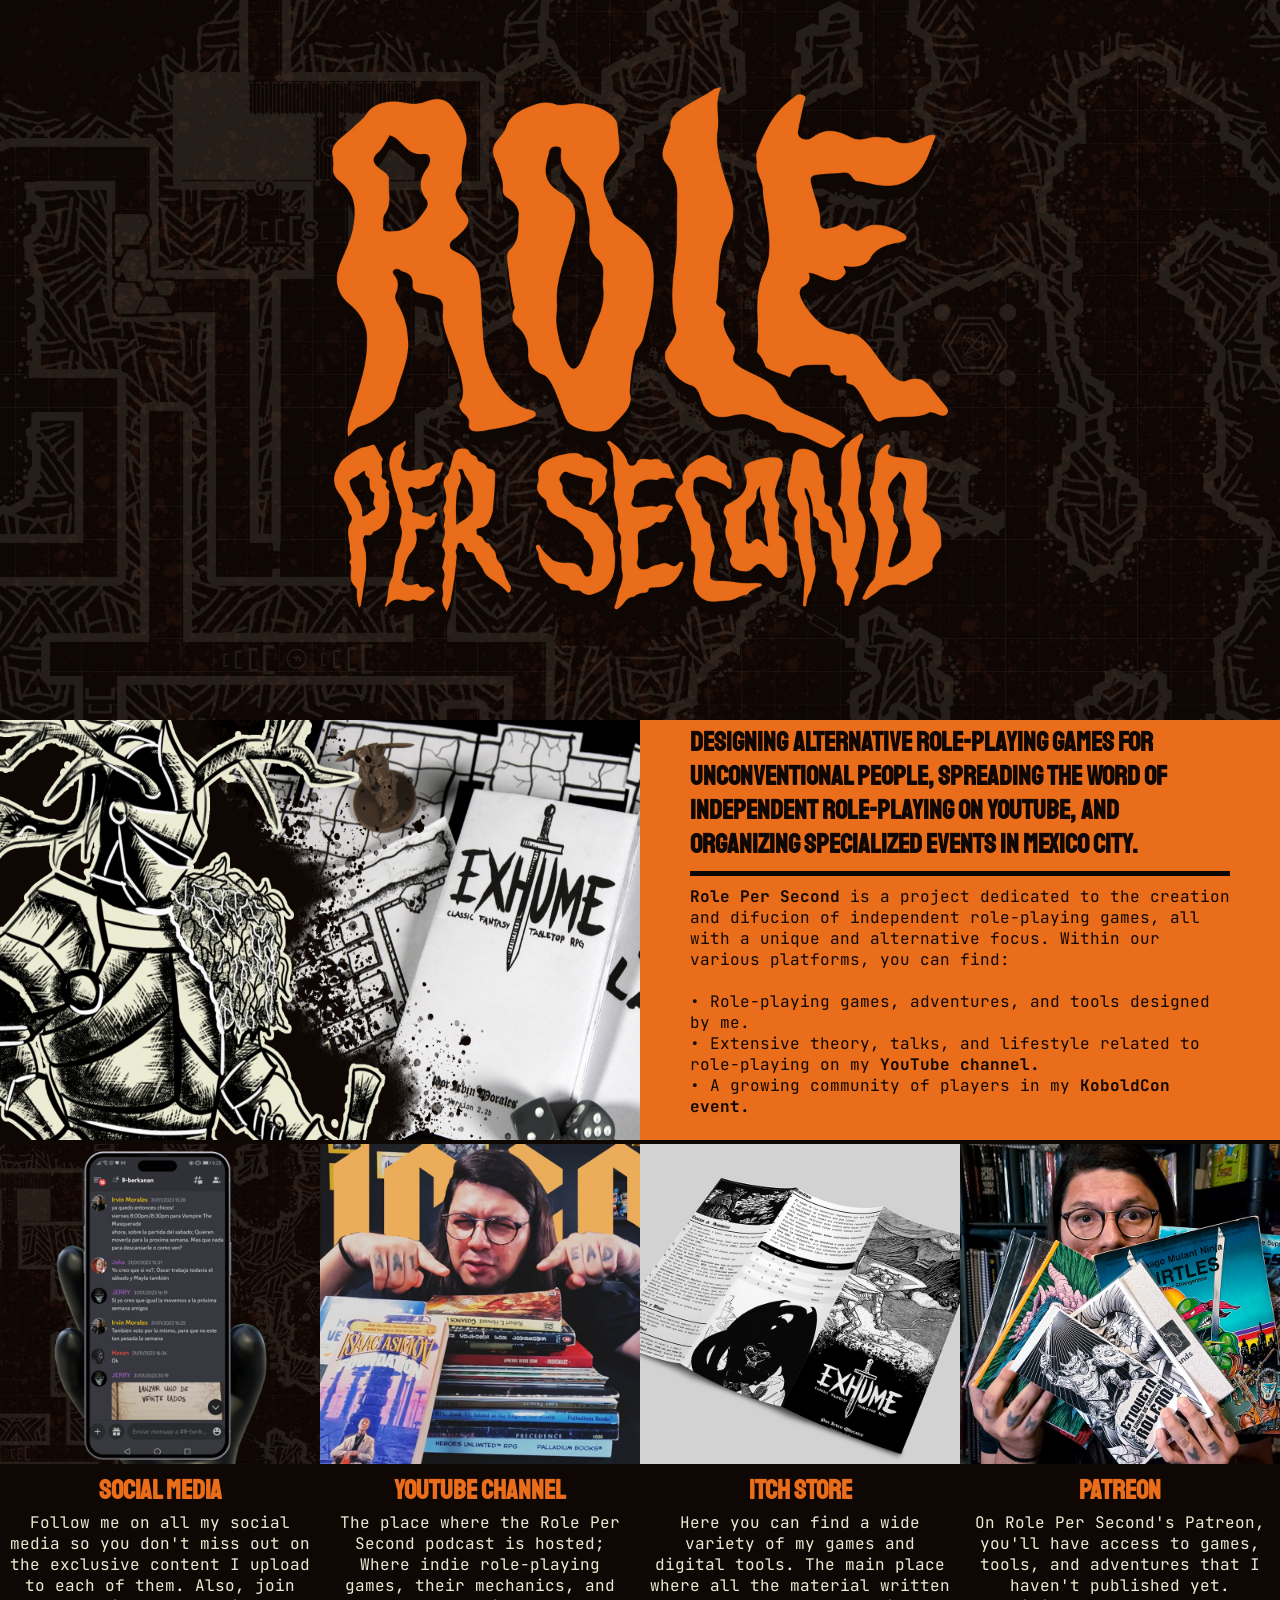
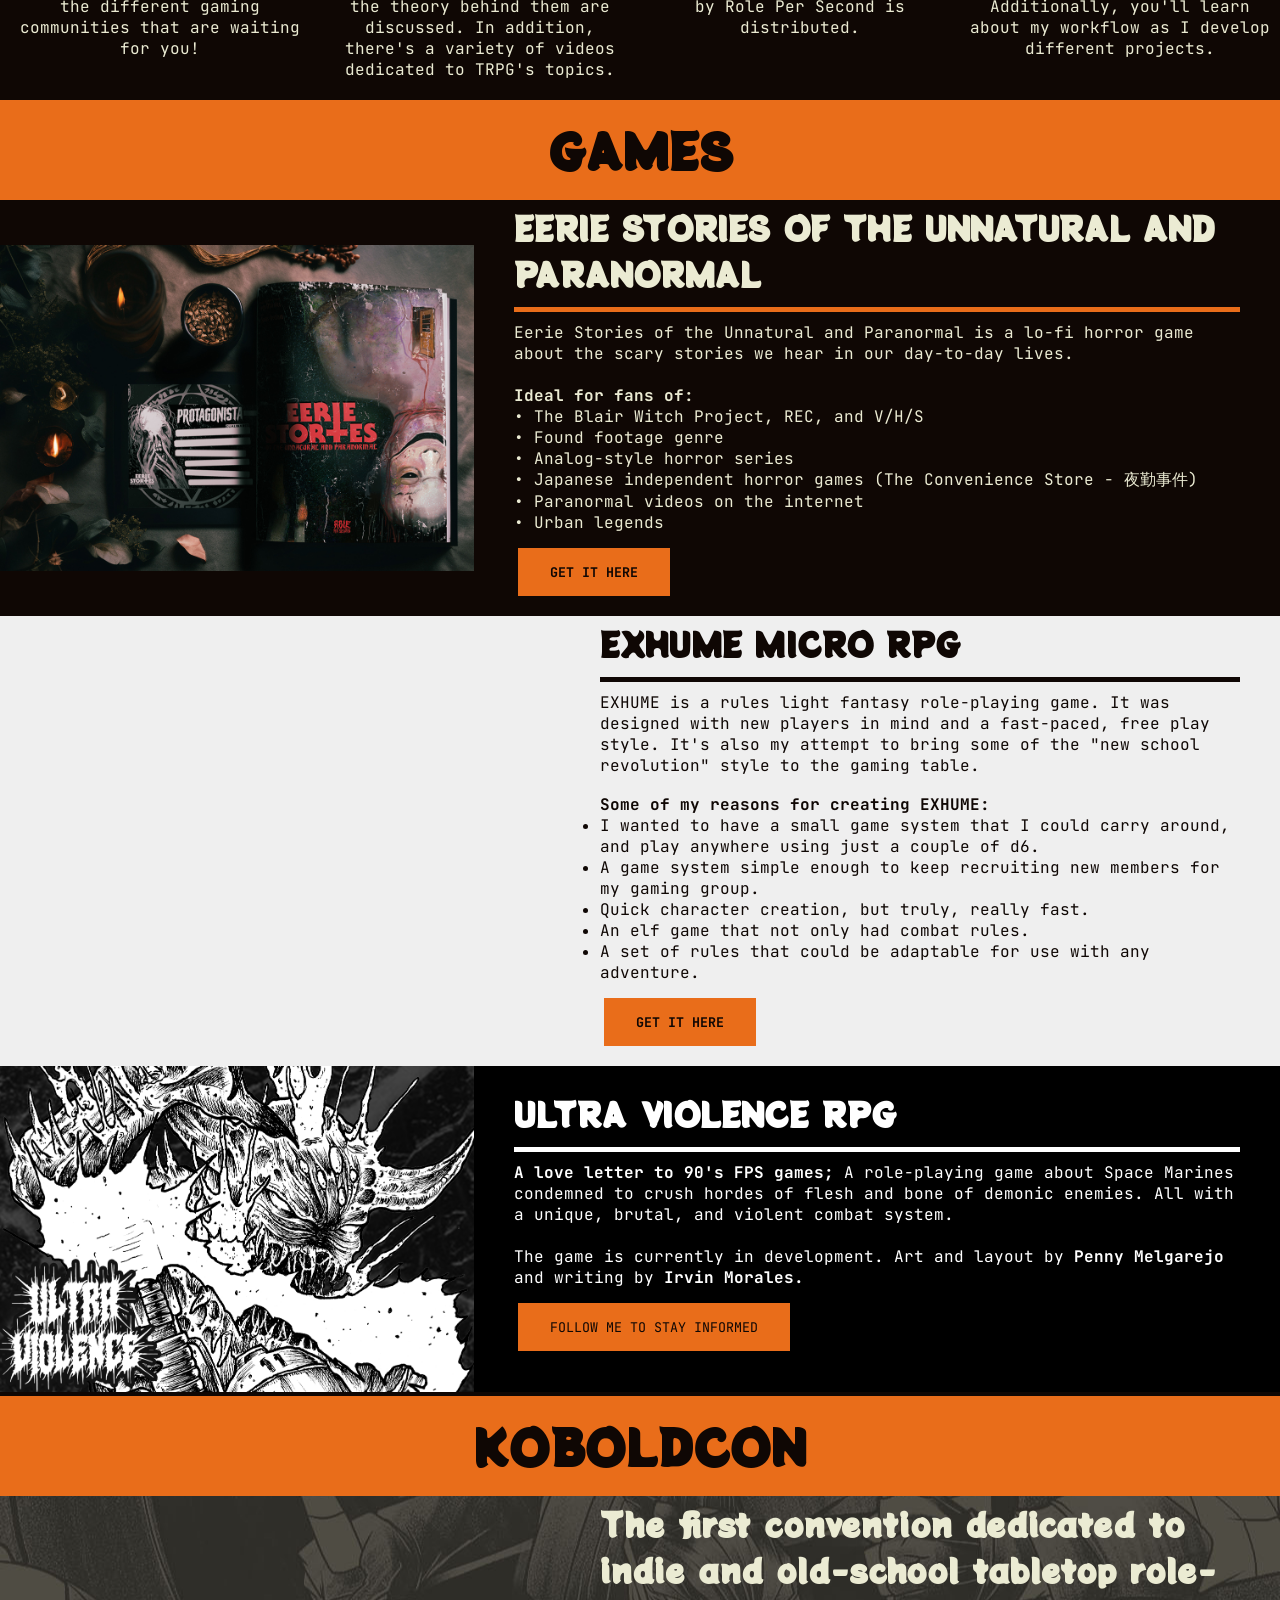
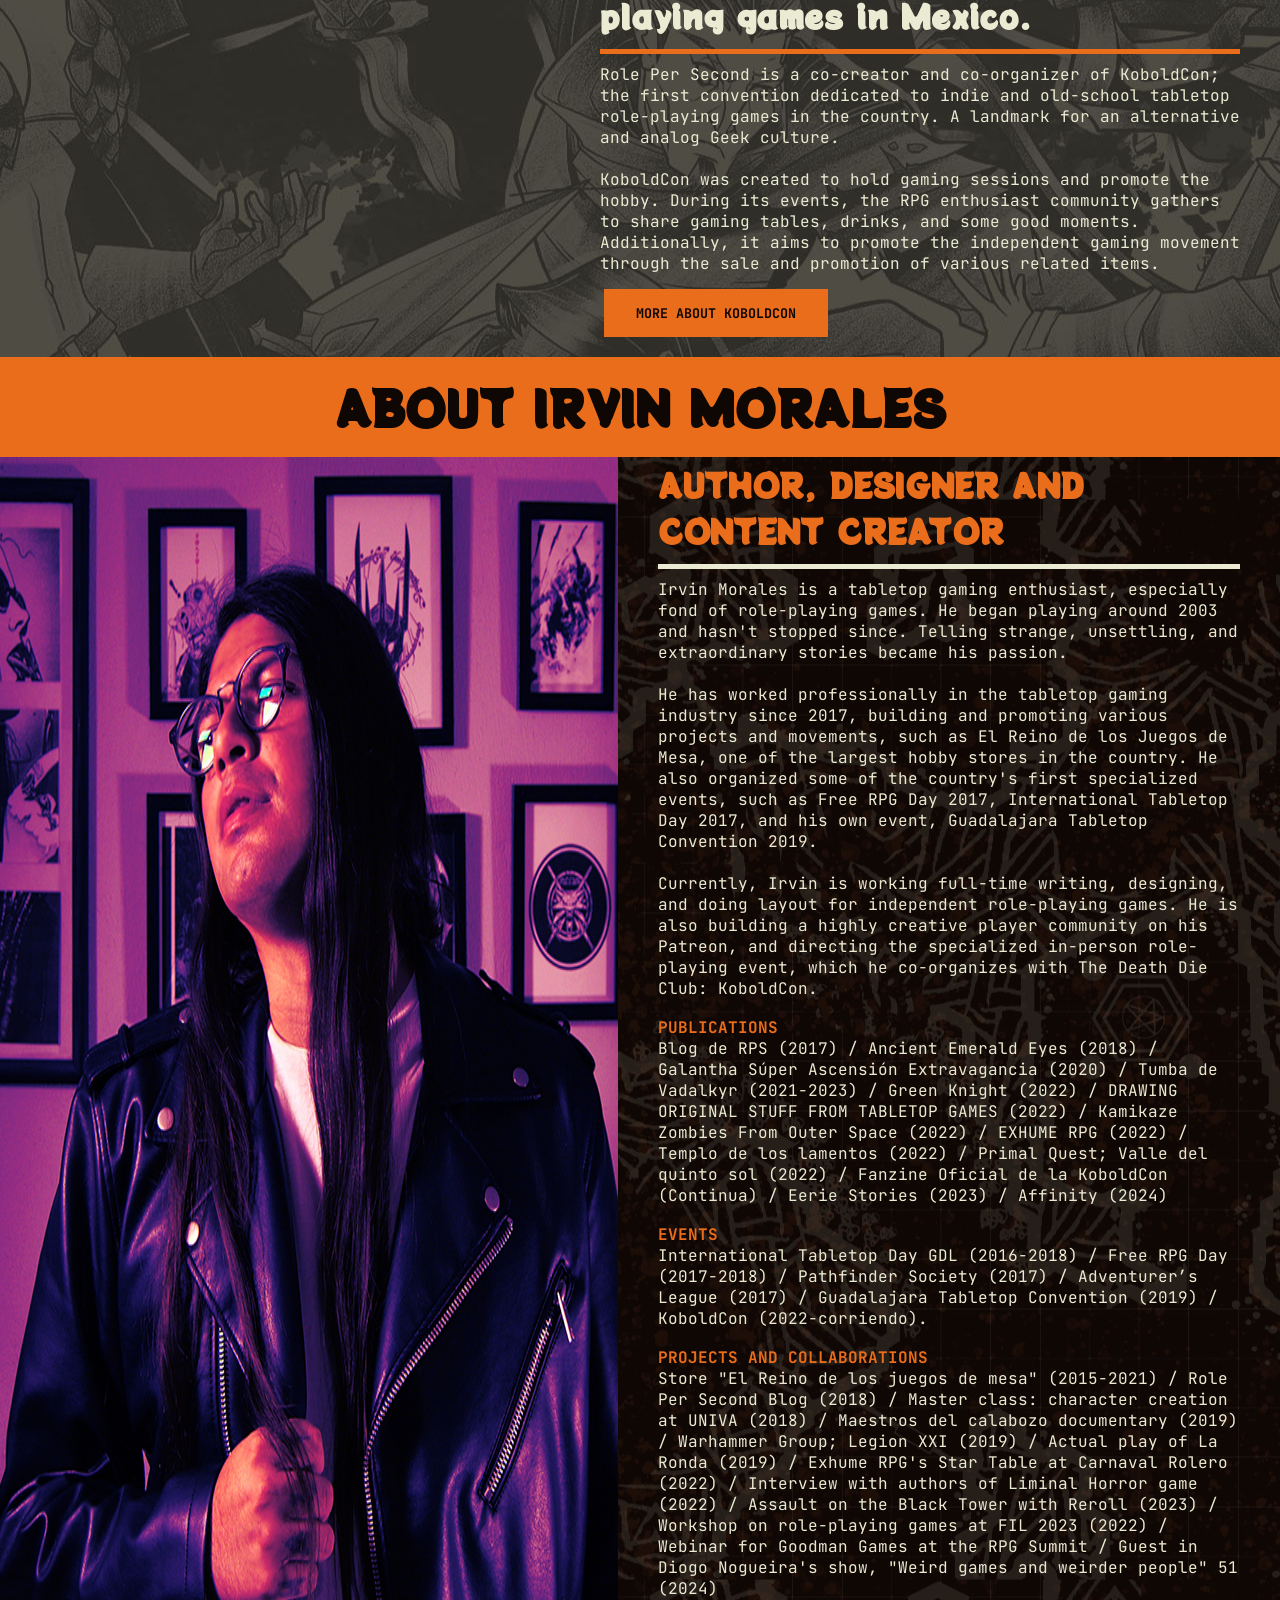
==== commit ef31121d: "Update index.html" ====
--- a/index.html
+++ b/index.html
@@ -142,7 +142,7 @@
             <p class="p_alt" style="color: #E96D1A"><b>EVENTS</b></p>
             <p class="p_alt">International Tabletop Day GDL (2016-2018) / Free RPG Day (2017-2018) / Pathfinder Society (2017) / Adventurer’s League (2017) / Guadalajara Tabletop Convention (2019) / KoboldCon (2022-corriendo).</p><br>
             <p class="p_alt" style="color: #E96D1A"><b>PROJECTS AND COLLABORATIONS </b></p>
-            <p class="p_alt">Store "El Reino de los juegos de mesa" (2015-2021) / Role Per Second Blog (2018) / Master class: character creation at UNIVA (2018) / Maestros del calabozo documentary (2019) / Warhammer Group; Legion XXI (2019) / Actual play of La Ronda (2019) / Exhume RPG's Star Table at Carnaval Rolero (2022) / Interview with authors of Liminal Horror game (2022) / Assault on the Black Tower with Reroll (2023) / Workshop on role-playing games at FIL 2023 (2022) / Webinar for Goodman Games at the RPG Summit / Guest in Diogo Nogueiras show, Weird games and weirder people 51</p>
+            <p class="p_alt">Store "El Reino de los juegos de mesa" (2015-2021) / Role Per Second Blog (2018) / Master class: character creation at UNIVA (2018) / Maestros del calabozo documentary (2019) / Warhammer Group; Legion XXI (2019) / Actual play of La Ronda (2019) / Exhume RPG's Star Table at Carnaval Rolero (2022) / Interview with authors of Liminal Horror game (2022) / Assault on the Black Tower with Reroll (2023) / Workshop on role-playing games at FIL 2023 (2022) / Webinar for Goodman Games at the RPG Summit / Guest in Diogo Nogueira's show, "Weird games and weirder people" 51 (2024)</p>
             <br>
         </div>
     </div>
--- a/css/styles.css
+++ b/css/styles.css
@@ -199,4 +199,4 @@
 
 .text_box_profile {
     padding: 5px 40px 5px 40px;
-}
+}
--- a/css/mobile.css
+++ b/css/mobile.css
@@ -1,202 +1,81 @@
-* {
-    margin: 0;
-    padding: 0;
-    box-sizing: border-box;
-}
-
-body {
-    background-color: #0f0704;
-}
-
 h1 {
     font-family: 'Potta One', cursive;
     color: #0f0704;
+    text-align: center;
 }
 
-h3 {
-    font-family: 'Staatliches', cursive;
-    color: #0f0704;
-    font-size: 1.70rem;
-}
-
-p {
-    font-family: 'JetBrains Mono', monospace;
-    color: #0f0704;
-}
-
-ul {
-    font-family: 'JetBrains Mono', monospace;
-    color: #0f0704;
-}
-
-button {
-    padding: 15px 32px;
-    border: none;
-    text-align: center;
-    font-family: 'JetBrains Mono', monospace;
-    color: #0F0704;
-    background-color: #E96D1A;
-    margin: 15px 4px;
-    cursor: pointer;
-}
-
-/*
-FONTS PARA USO
-font-family: 'JetBrains Mono', monospace;
-font-family: 'Potta One', cursive;
-font-family: 'Staatliches', cursive;
-*/
-
-.box_portada {
-    display: flex;
-    justify-content: center;
-}
-
-.box_titulo {
-    display: flex;
-    padding: 15px;
-    background-color: #E96D1A;
-    justify-content: center;
-}
-
-.img_portada {
-    width: 100%;
-}
 
 .box_abaout {
-    display: inline-flex;
+    display: flex;
+    flex-direction: column;
     background-color: #E96D1A;
 }
 
 .img_abaout {
-    width: 50%;
+    width: 100%;
 }
 
 .text_box_about {
     display: flex;
     flex-direction: column;
-    padding: 5px 50px 5px 50px;
+    padding: 10px 50px 20px 50px;
     justify-content: center;
 }
 
-.line {
-    height: 5px;
-    background-color: #0f0704;
-    margin: 10px 0 10px 0;
-    border-width: 0px;
-}
-
-.line_alt {
-    height: 5px;
-    background-color: #E96D1A;
-    margin: 10px 0 10px 0;
-    border-width: 0px;
-}
-
-.line_profile {
-    height: 5px;
-    background-color: #EBEBD3;
-    margin: 10px 0 10px 0;
-    border-width: 0px;
-}
-
 .box_links {
-    display: inline-flex;
+    display: flex;
+    flex-direction: column;
     margin: 0;
     padding: 0 0 20px 0;
     background-color: #0f0704;
 }
 
 .card {
-    width: 25%;
+    width: 100%;
     background-color: #0f0704;
-}
-
-.img_card {
-    width: 100%;
-}
-
-.links_titulo {
-    text-align: center;
-    padding: 5px;
-    color: #E96D1A;
-}
-
-.links_text {
-    text-align: center;
-    color: #EBEBD3;
-    padding: 0 10px 0 10px;
+    padding: 20px 0 20px 0;
 }
 
 .box_puv {
-    display: inline-flex;
+    display: flex;
+    flex-direction: column;
     background-color: #000000;
     align-items: center;
 }
 
 .img_puv {
-    width: 37%;
-}
-
-.text_box_puv {
-    padding: 5px 40px 5px 40px;    
-}
-
-.box_exhume {
-    display: inline-flex;
-    background-color: #efefef;
-}
-
-.text_box_exhume {
-    padding: 5px 40px 5px 40px;
+    width: 100%;
 }
 
 .box_patreon {
-    display: inline-flex;
+    display: flex;
+    flex-direction: column;
     background-color: #0f0704;
     align-items: center;
 }
 
-.text_box_patreon {
-    padding: 5px 40px 5px 40px;
-}
-
-.h1_alt {
-    color: #EBEBD3;
-}
-
-.h1_profile {
-    color: #E96D1A;
-}
-.h1_titulos {
-    font-family: 'Potta One', cursive;
-    color: #0f0704;
-    font-size: 3rem;
-}
-
-.p_alt {
-    color: #EBEBD3;
+.box_exhume {
+    display: flex;
+    flex-direction: column;
+    align-items: center;
+    background-color: #efefef;
 }
 
 .box_koboldcon {
-    display: inline-flex;
-/*    background-color: #EBEBD3;*/
+    display: flex;
+    flex-direction: column;
     background-image: url(/img/bg_KC.jpg);
     background-position: center;
     align-items: center;
 }
 
-
 .box_profile {
-    display: inline-flex;
+    display: flex;
+    flex-direction: column;
     background-image: url(/img/profile_bg.jpg);
     background-position: center;
 }
 
 .img_profile {
-    width: 50%;
+    width: 100%;
 }
-
-.text_box_profile {
-    padding: 5px 40px 5px 40px;
-}
